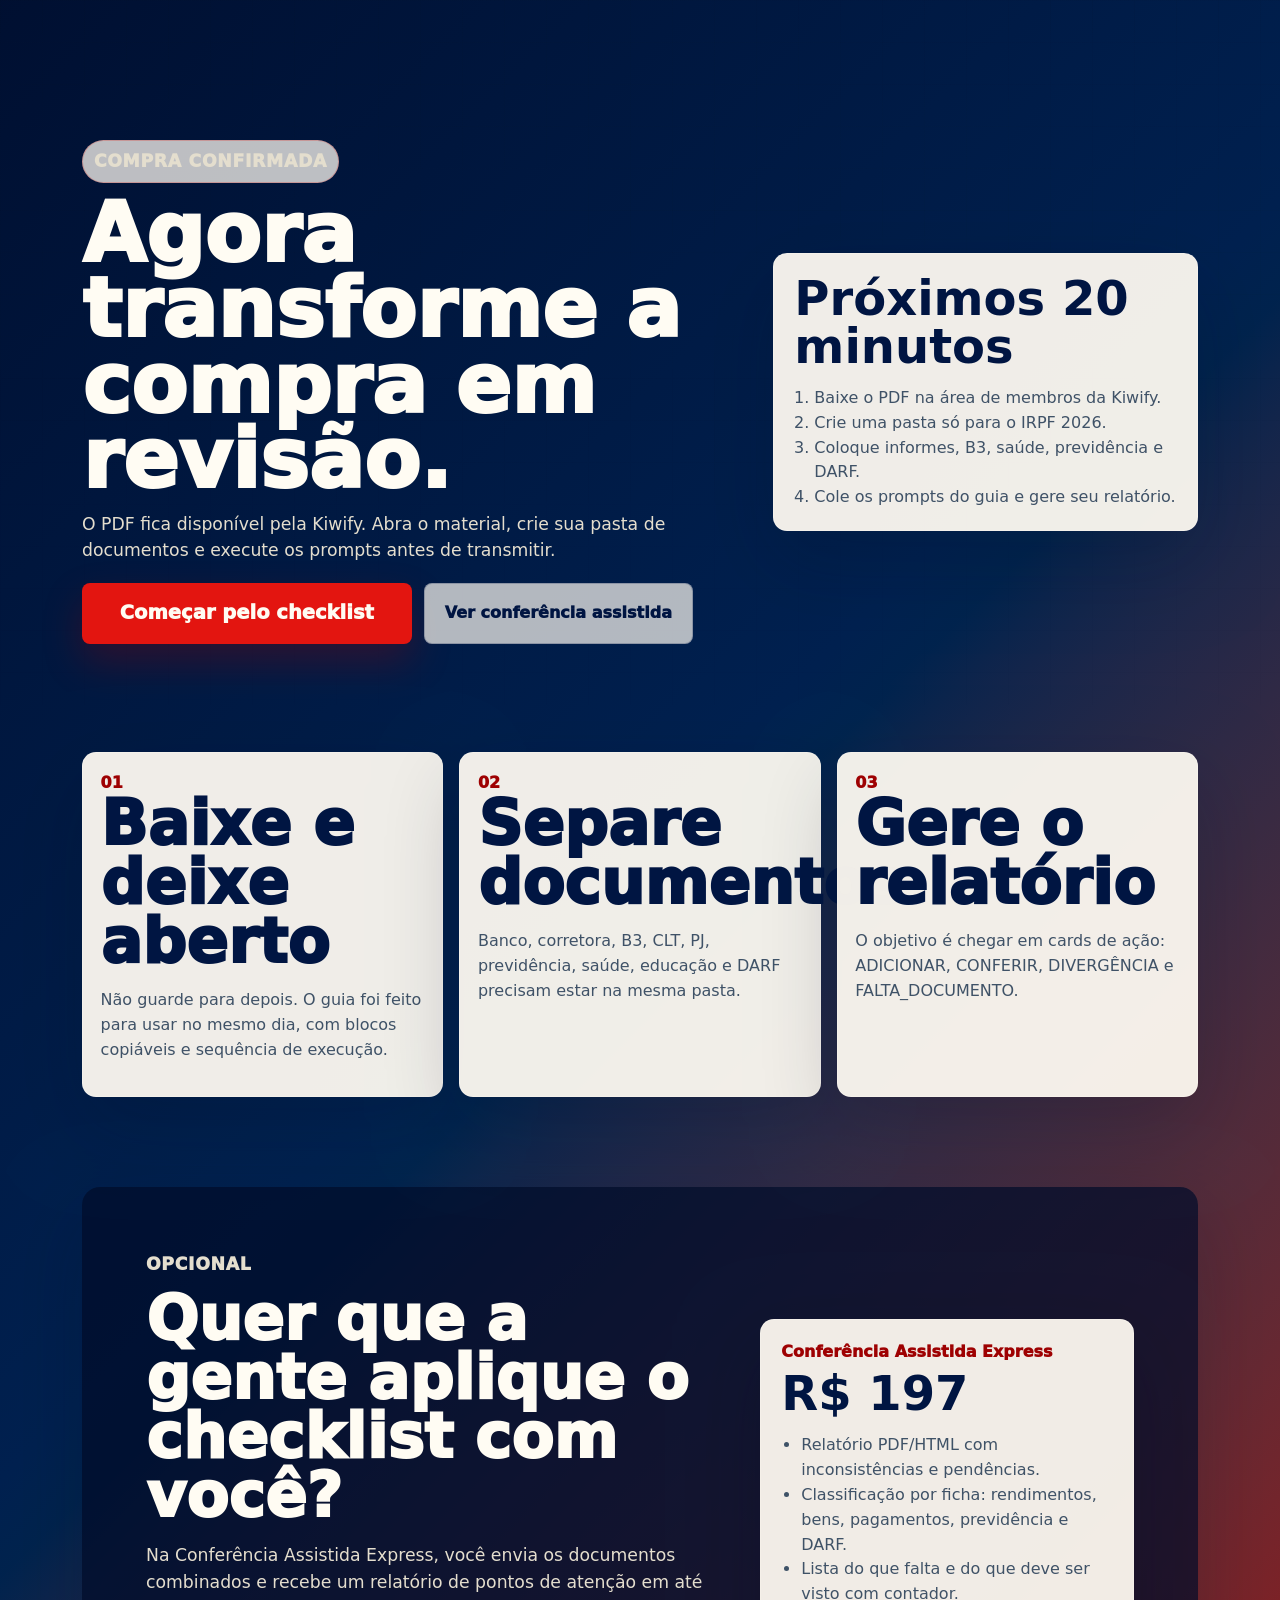
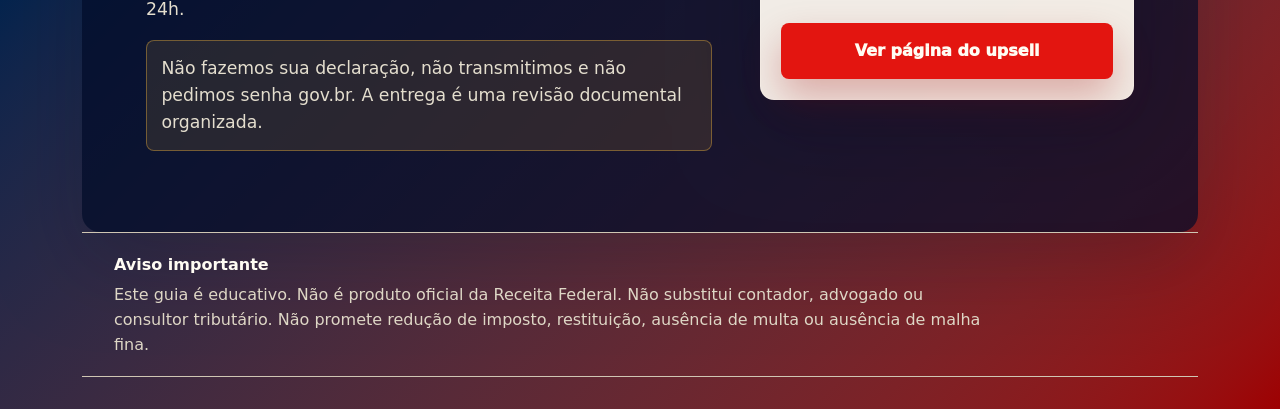
==== obrigado/index.html @ e89318a0 "add post purchase routes" ====
<!doctype html>
<html lang="pt-BR">
  <head>
    <meta charset="utf-8" />
    <meta name="viewport" content="width=device-width, initial-scale=1" />
    <title>Compra confirmada | IR de Última Hora com IA</title>
    <meta name="description" content="Página de obrigado do guia IR de Última Hora com IA, com próximos passos e oferta de conferência assistida." />
    <meta name="theme-color" content="#07172b" />
    <link rel="stylesheet" href="../styles.css" />
  </head>
  <body class="postbuy-page">
    <a class="skip-link" href="#conteudo">Pular para o conteúdo</a>

    <main id="conteudo" class="postbuy-shell">
      <section class="postbuy-hero" aria-labelledby="thanks-title">
        <div class="postbuy-copy">
          <p class="deadline-kicker">Compra confirmada</p>
          <h1 id="thanks-title">Agora transforme a compra em revisão.</h1>
          <p>
            O PDF fica disponível pela Kiwify. Abra o material, crie sua pasta de documentos e execute os prompts antes de transmitir.
          </p>
          <div class="postbuy-actions">
            <a class="button button-primary button-buy" href="#checklist">Começar pelo checklist</a>
            <a class="button button-secondary" href="#conferencia">Ver conferência assistida</a>
          </div>
        </div>

        <div class="postbuy-panel" aria-label="Resumo rápido">
          <strong>Próximos 20 minutos</strong>
          <ol>
            <li>Baixe o PDF na área de membros da Kiwify.</li>
            <li>Crie uma pasta só para o IRPF 2026.</li>
            <li>Coloque informes, B3, saúde, previdência e DARF.</li>
            <li>Cole os prompts do guia e gere seu relatório.</li>
          </ol>
        </div>
      </section>

      <section class="postbuy-grid" id="checklist" aria-label="Checklist pós-compra">
        <article class="postbuy-card">
          <span>01</span>
          <h2>Baixe e deixe aberto</h2>
          <p>Não guarde para depois. O guia foi feito para usar no mesmo dia, com blocos copiáveis e sequência de execução.</p>
        </article>
        <article class="postbuy-card">
          <span>02</span>
          <h2>Separe documentos</h2>
          <p>Banco, corretora, B3, CLT, PJ, previdência, saúde, educação e DARF precisam estar na mesma pasta.</p>
        </article>
        <article class="postbuy-card">
          <span>03</span>
          <h2>Gere o relatório</h2>
          <p>O objetivo é chegar em cards de ação: ADICIONAR, CONFERIR, DIVERGÊNCIA e FALTA_DOCUMENTO.</p>
        </article>
      </section>

      <section class="postbuy-upsell" id="conferencia" aria-labelledby="upsell-title">
        <div>
          <p class="eyebrow">Opcional</p>
          <h2 id="upsell-title">Quer que a gente aplique o checklist com você?</h2>
          <p>
            Na Conferência Assistida Express, você envia os documentos combinados e recebe um relatório de pontos de atenção em até 24h.
          </p>
          <p class="postbuy-warning">
            Não fazemos sua declaração, não transmitimos e não pedimos senha gov.br. A entrega é uma revisão documental organizada.
          </p>
        </div>
        <div class="upsell-price-card">
          <span>Conferência Assistida Express</span>
          <strong>R$ 197</strong>
          <ul>
            <li>Relatório PDF/HTML com inconsistências e pendências.</li>
            <li>Classificação por ficha: rendimentos, bens, pagamentos, previdência e DARF.</li>
            <li>Lista do que falta e do que deve ser visto com contador.</li>
          </ul>
          <a class="button button-primary button-wide" href="../upsell/">Ver página do upsell</a>
        </div>
      </section>

      <section class="legal-section" aria-label="Aviso legal">
        <strong>Aviso importante</strong>
        <p>
          Este guia é educativo. Não é produto oficial da Receita Federal. Não substitui contador, advogado ou consultor tributário. Não promete redução de imposto, restituição, ausência de multa ou ausência de malha fina.
        </p>
      </section>
    </main>
  </body>
</html>
---- styles.css ----
:root {
  color-scheme: light;
  --ink: oklch(16% 0.055 255);
  --muted: oklch(43% 0.042 252);
  --paper: oklch(96% 0.025 88);
  --paper-strong: oklch(99% 0.012 88);
  --navy: oklch(21% 0.095 255);
  --navy-2: oklch(29% 0.105 252);
  --red: oklch(58% 0.23 29);
  --red-dark: oklch(44% 0.18 29);
  --gold: oklch(78% 0.14 82);
  --green: oklch(58% 0.15 145);
  --blue-soft: oklch(91% 0.055 240);
  --line: oklch(83% 0.028 86);
  --shadow: 0 28px 80px oklch(16% 0.055 255 / 0.2);
  --max: 1180px;
  --radius: 8px;
}

* {
  box-sizing: border-box;
}

html {
  scroll-behavior: smooth;
}

body {
  margin: 0;
  min-width: 320px;
  background:
    linear-gradient(135deg, oklch(94% 0.032 88), oklch(99% 0.012 88) 32%, oklch(88% 0.08 82) 100%);
  color: var(--ink);
  font-family: Aptos, "Segoe UI", system-ui, -apple-system, sans-serif;
  font-size: 16px;
  line-height: 1.55;
  letter-spacing: 0;
}

body::before {
  content: "";
  position: fixed;
  inset: 0;
  z-index: -1;
  pointer-events: none;
  background-image:
    linear-gradient(oklch(20% 0.04 255 / 0.045) 1px, transparent 1px),
    linear-gradient(90deg, oklch(20% 0.04 255 / 0.045) 1px, transparent 1px);
  background-size: 42px 42px;
  mask-image: linear-gradient(to bottom, oklch(0% 0 0), transparent 82%);
}

a {
  color: inherit;
}

img {
  display: block;
  max-width: 100%;
  height: auto;
}

.skip-link {
  position: fixed;
  left: 1rem;
  top: 1rem;
  z-index: 50;
  transform: translateY(-150%);
  padding: 0.75rem 1rem;
  background: var(--navy);
  color: var(--paper-strong);
}

.skip-link:focus {
  transform: translateY(0);
}

.site-header {
  position: sticky;
  top: 0;
  z-index: 20;
  display: grid;
  grid-template-columns: 1fr auto auto;
  align-items: center;
  gap: 1.1rem;
  max-width: var(--max);
  margin: 0 auto;
  padding: 0.82rem clamp(0.9rem, 3vw, 1.5rem);
  border: 1px solid oklch(100% 0.01 88 / 0.58);
  border-top: 0;
  border-radius: 0 0 12px 12px;
  background: oklch(98% 0.015 88 / 0.86);
  box-shadow: 0 12px 45px oklch(16% 0.055 255 / 0.08);
  backdrop-filter: blur(18px);
}

.brand {
  display: inline-flex;
  align-items: center;
  gap: 0.65rem;
  width: fit-content;
  color: var(--navy);
  font-weight: 900;
  text-decoration: none;
}

.brand-mark {
  display: inline-grid;
  place-items: center;
  width: 2.55rem;
  aspect-ratio: 1;
  border-radius: 8px;
  background: var(--navy);
  color: var(--paper-strong);
}

.top-nav {
  display: flex;
  gap: 1.15rem;
  color: var(--muted);
  font-size: 0.94rem;
}

.top-nav a {
  text-decoration: none;
}

.nav-cta {
  display: inline-flex;
  min-height: 2.9rem;
  align-items: center;
  justify-content: center;
  padding: 0.72rem 1rem;
  border-radius: 999px;
  background: var(--red);
  color: var(--paper-strong);
  font-weight: 950;
  text-decoration: none;
  box-shadow: 0 14px 30px oklch(44% 0.18 29 / 0.22);
}

main {
  position: relative;
  z-index: 1;
}

.hero,
.conversion-strip,
.value-section,
.method-section,
.inside-section,
.urgency-section,
.fit-section,
.final-cta,
.legal-section,
.faq-section,
.site-footer {
  max-width: var(--max);
  margin: 0 auto;
  padding-inline: clamp(1rem, 3vw, 2rem);
}

.postbuy-page {
  min-height: 100vh;
  background:
    linear-gradient(135deg, oklch(18% 0.075 255), oklch(25% 0.1 252) 45%, oklch(44% 0.18 29));
  color: var(--paper-strong);
}

.postbuy-shell {
  max-width: var(--max);
  margin: 0 auto;
  padding: clamp(1rem, 3vw, 2rem);
}

.postbuy-hero,
.postbuy-upsell {
  display: grid;
  grid-template-columns: minmax(0, 1fr) minmax(320px, 0.66fr);
  gap: clamp(1.25rem, 4vw, 3rem);
  align-items: center;
}

.postbuy-hero {
  min-height: min(720px, 92vh);
  padding-block: clamp(2rem, 6vw, 5rem);
}

.postbuy-copy h1,
.postbuy-copy h2,
.postbuy-upsell h2 {
  color: var(--paper-strong);
}

.postbuy-copy h1 {
  max-width: 11ch;
  font-size: clamp(3rem, 6.4vw, 6.4rem);
}

.postbuy-copy p,
.postbuy-upsell p {
  max-width: 62ch;
  color: oklch(90% 0.022 88);
  font-size: 1.08rem;
}

.postbuy-actions {
  display: flex;
  flex-wrap: wrap;
  gap: 0.75rem;
  margin-top: 1.15rem;
}

.postbuy-panel,
.postbuy-card,
.upsell-price-card {
  border: 1px solid oklch(100% 0.01 88 / 0.22);
  border-radius: 14px;
  background: oklch(99% 0.012 88 / 0.94);
  color: var(--ink);
  box-shadow: var(--shadow);
}

.postbuy-panel,
.upsell-price-card {
  padding: 1.25rem;
}

.postbuy-panel strong,
.upsell-price-card strong {
  display: block;
  color: var(--navy);
  font-size: clamp(1.7rem, 4vw, 3rem);
  line-height: 1;
}

.postbuy-panel ol,
.upsell-price-card ul {
  margin: 1rem 0 0;
  padding-left: 1.25rem;
  color: var(--muted);
}

.postbuy-grid {
  display: grid;
  grid-template-columns: repeat(3, minmax(0, 1fr));
  gap: 1rem;
  padding-bottom: clamp(3rem, 7vw, 6rem);
}

.postbuy-card {
  padding: 1.1rem;
  transition:
    transform 220ms cubic-bezier(0.22, 1, 0.36, 1),
    box-shadow 220ms cubic-bezier(0.22, 1, 0.36, 1);
}

.postbuy-card:hover {
  transform: translateY(-8px);
  box-shadow: 0 28px 70px oklch(16% 0.055 255 / 0.24);
}

.postbuy-card span {
  color: var(--red-dark);
  font-weight: 950;
}

.postbuy-card p,
.upsell-price-card p {
  color: var(--muted);
}

.postbuy-upsell {
  padding: clamp(2rem, 6vw, 4rem);
  border-radius: 18px;
  background: oklch(16% 0.065 255 / 0.72);
  box-shadow: var(--shadow);
}

.postbuy-warning {
  padding: 0.9rem;
  border: 1px solid oklch(78% 0.14 82 / 0.42);
  border-radius: var(--radius);
  background: oklch(78% 0.14 82 / 0.12);
}

.postbuy-page .legal-section {
  color: oklch(88% 0.024 88);
}

.postbuy-page .legal-section strong {
  color: var(--paper-strong);
}

.upsell-price-card span {
  display: block;
  margin-bottom: 0.3rem;
  color: var(--red-dark);
  font-weight: 950;
}

.upsell-price-card .button {
  margin-top: 1rem;
}

.hero {
  padding-top: clamp(1rem, 2.4vw, 1.65rem);
  padding-bottom: clamp(1.75rem, 4vw, 3.2rem);
}

.hero-grid {
  display: grid;
  grid-template-columns: minmax(0, 0.88fr) minmax(320px, 0.78fr);
  gap: clamp(1.3rem, 4vw, 3.2rem);
  align-items: center;
}

.deadline-kicker,
.eyebrow {
  margin: 0 0 0.8rem;
  color: var(--red-dark);
  font-size: 0.88rem;
  font-weight: 950;
  letter-spacing: 0.04em;
  text-transform: uppercase;
}

.deadline-kicker {
  display: inline-flex;
  padding: 0.46rem 0.68rem;
  border: 1px solid oklch(58% 0.23 29 / 0.24);
  border-radius: 999px;
  background: oklch(99% 0.012 88 / 0.74);
}

h1,
h2,
h3,
p {
  margin-top: 0;
}

h1,
h2 {
  color: var(--navy);
  font-family: "Aptos Display", Aptos, "Segoe UI", system-ui, sans-serif;
  letter-spacing: 0;
}

h1 {
  max-width: 10.8ch;
  margin-bottom: 0.82rem;
  font-size: clamp(3rem, 5.8vw, 5.35rem);
  line-height: 0.92;
  font-weight: 950;
}

h2 {
  margin-bottom: 1rem;
  font-size: clamp(2.1rem, 4.8vw, 4.4rem);
  line-height: 0.96;
  font-weight: 950;
}

h3 {
  margin-bottom: 0.45rem;
  color: var(--navy);
  font-size: 1.2rem;
  line-height: 1.15;
}

.hero-lede {
  max-width: 58ch;
  margin-bottom: 0.9rem;
  color: oklch(32% 0.05 252);
  font-size: clamp(1rem, 1.45vw, 1.18rem);
  font-weight: 560;
}

.hero-timer {
  display: grid;
  grid-template-columns: repeat(4, minmax(0, 1fr));
  gap: 0.46rem;
  max-width: 560px;
  margin: 0.9rem 0 0.85rem;
}

.timer-unit {
  min-height: 4.25rem;
  padding: 0.55rem 0.5rem;
  border: 1px solid oklch(100% 0.01 88 / 0.32);
  border-radius: var(--radius);
  background: linear-gradient(180deg, var(--navy), var(--navy-2));
  color: var(--paper-strong);
  box-shadow: 0 16px 38px oklch(16% 0.055 255 / 0.16);
  text-align: center;
}

.timer-unit strong {
  display: block;
  font-size: clamp(1.4rem, 2.4vw, 2rem);
  line-height: 1;
}

.timer-unit span {
  color: oklch(88% 0.025 88);
  font-size: 0.82rem;
  font-weight: 850;
}

.timer-unit.urgent {
  background: linear-gradient(180deg, var(--red), var(--red-dark));
}

.hero-actions {
  display: flex;
  flex-wrap: wrap;
  gap: 0.8rem;
  margin: 0.92rem 0 0.75rem;
}

.button {
  display: inline-flex;
  align-items: center;
  justify-content: center;
  min-height: 3.35rem;
  padding: 0.92rem 1.25rem;
  border: 1px solid transparent;
  border-radius: 8px;
  font-weight: 950;
  text-align: center;
  text-decoration: none;
  transition:
    transform 180ms cubic-bezier(0.22, 1, 0.36, 1),
    box-shadow 180ms cubic-bezier(0.22, 1, 0.36, 1),
    background-color 180ms cubic-bezier(0.22, 1, 0.36, 1);
}

.button:hover,
.button:focus-visible {
  transform: translateY(-2px);
}

.button-primary {
  background: var(--red);
  color: var(--paper-strong);
  box-shadow: 0 18px 38px oklch(44% 0.18 29 / 0.28);
}

.button-primary:hover,
.button-primary:focus-visible {
  background: var(--red-dark);
}

.button-secondary {
  border-color: oklch(22% 0.095 255 / 0.22);
  background: oklch(99% 0.012 88 / 0.7);
  color: var(--navy);
}

.button-buy {
  min-height: 3.85rem;
  padding-inline: clamp(1.25rem, 4vw, 2.3rem);
  font-size: clamp(1.05rem, 1.75vw, 1.22rem);
}

.button-wide {
  width: 100%;
}

.checkout-note {
  display: flex;
  flex-wrap: wrap;
  gap: 0.45rem;
  color: var(--muted);
  font-size: 0.95rem;
  font-weight: 760;
}

.checkout-note span {
  padding: 0.34rem 0.55rem;
  border: 1px solid var(--line);
  border-radius: 999px;
  background: oklch(99% 0.012 88 / 0.68);
}

.hero-stage {
  position: relative;
  min-height: 430px;
}

.product-cover {
  position: absolute;
  inset: 7% 0 auto auto;
  width: min(78%, 430px);
  border-radius: 22px;
  box-shadow: var(--shadow);
  transform: rotate(1.5deg);
  animation: cover-rise 800ms cubic-bezier(0.22, 1, 0.36, 1) both;
}

.floating-card {
  position: absolute;
  width: min(68%, 280px);
  padding: 0.78rem;
  border: 1px solid oklch(100% 0.01 88 / 0.62);
  border-radius: var(--radius);
  background: oklch(99% 0.012 88 / 0.92);
  box-shadow: 0 18px 45px oklch(16% 0.055 255 / 0.18);
  backdrop-filter: blur(14px);
  animation: float-card 5.2s cubic-bezier(0.45, 0, 0.55, 1) infinite;
}

.floating-card span {
  display: inline-flex;
  margin-bottom: 0.35rem;
  padding: 0.2rem 0.42rem;
  border-radius: 999px;
  background: var(--blue-soft);
  color: var(--navy);
  font-size: 0.72rem;
  font-weight: 950;
}

.floating-card strong,
.floating-card small {
  display: block;
}

.floating-card strong {
  color: var(--navy);
  line-height: 1.15;
}

.floating-card small {
  color: var(--muted);
}

.card-a {
  left: 0;
  top: 4%;
}

.card-b {
  right: 0;
  top: 52%;
  animation-delay: -1.4s;
}

.card-c {
  left: 4%;
  bottom: 2%;
  animation-delay: -2.7s;
}

.conversion-strip {
  display: grid;
  grid-template-columns: repeat(3, minmax(0, 1fr));
  gap: 0.75rem;
  margin-top: 0;
  padding-bottom: clamp(2.2rem, 5vw, 3.8rem);
}

.conversion-strip div {
  min-height: 6.6rem;
  padding: 1rem;
  border: 1px solid oklch(100% 0.01 88 / 0.58);
  border-radius: var(--radius);
  background: var(--navy);
  color: var(--paper-strong);
  box-shadow: 0 16px 45px oklch(16% 0.055 255 / 0.12);
}

.conversion-strip strong,
.conversion-strip span {
  display: block;
}

.conversion-strip strong {
  margin-bottom: 0.18rem;
  font-size: clamp(1.35rem, 3vw, 2.1rem);
  line-height: 1;
}

.conversion-strip span {
  color: oklch(88% 0.025 88);
}

.value-section,
.method-section,
.inside-section,
.urgency-section,
.fit-section,
.faq-section {
  padding-top: clamp(3.2rem, 7vw, 6.2rem);
  padding-bottom: clamp(3.2rem, 7vw, 6.2rem);
}

.section-head {
  max-width: 900px;
  margin-bottom: clamp(1.5rem, 4vw, 2.4rem);
}

.section-head p:not(.eyebrow) {
  max-width: 72ch;
  color: var(--muted);
  font-size: 1.08rem;
}

.section-head.compact {
  max-width: 720px;
}

.value-cards {
  display: grid;
  grid-template-columns: repeat(3, minmax(0, 1fr));
  gap: 1rem;
}

.value-card {
  min-height: 230px;
  padding: 1.25rem;
  border: 1px solid var(--line);
  border-radius: var(--radius);
  background: oklch(99% 0.012 88 / 0.78);
  box-shadow: 0 16px 40px oklch(16% 0.055 255 / 0.08);
  transform: translateY(0);
  transition:
    transform 220ms cubic-bezier(0.22, 1, 0.36, 1),
    box-shadow 220ms cubic-bezier(0.22, 1, 0.36, 1);
}

.value-card:hover {
  transform: translateY(-8px);
  box-shadow: 0 26px 60px oklch(16% 0.055 255 / 0.14);
}

.value-card.featured {
  background: linear-gradient(180deg, var(--red), var(--red-dark));
  color: var(--paper-strong);
}

.value-card.featured h3 {
  color: var(--paper-strong);
}

.value-card.featured p,
.value-card.featured span {
  color: oklch(92% 0.022 88);
}

.value-card span {
  display: inline-flex;
  margin-bottom: 2.4rem;
  color: var(--red-dark);
  font-size: 0.95rem;
  font-weight: 950;
}

.value-card p {
  margin-bottom: 0;
  color: var(--muted);
}

.method-section {
  display: grid;
  grid-template-columns: minmax(0, 0.75fr) minmax(320px, 1fr);
  gap: clamp(1.6rem, 5vw, 4rem);
  align-items: start;
}

.method-copy {
  position: sticky;
  top: 5.8rem;
}

.method-copy p:not(.eyebrow) {
  color: var(--muted);
  font-size: 1.08rem;
}

.report-preview {
  padding: 0.75rem;
  border-radius: 14px;
  background: linear-gradient(180deg, var(--navy), oklch(18% 0.07 255));
  box-shadow: var(--shadow);
}

.report-toolbar {
  display: flex;
  align-items: center;
  gap: 0.42rem;
  padding: 0.45rem 0.5rem 0.75rem;
  color: oklch(87% 0.025 88);
}

.report-toolbar span {
  width: 0.72rem;
  aspect-ratio: 1;
  border-radius: 999px;
  background: var(--red);
}

.report-toolbar span:nth-child(2) {
  background: var(--gold);
}

.report-toolbar span:nth-child(3) {
  background: var(--green);
}

.report-toolbar strong {
  margin-left: 0.4rem;
  font-size: 0.88rem;
}

.report-card {
  position: relative;
  padding: 1rem;
  border: 1px solid oklch(100% 0.01 88 / 0.18);
  border-radius: var(--radius);
  background: var(--paper-strong);
  animation: card-enter both;
  animation-timeline: view();
  animation-range: entry 0% cover 36%;
}

.report-card + .report-card {
  margin-top: 0.7rem;
}

.report-card::after {
  content: "";
  position: absolute;
  inset: 0.45rem;
  pointer-events: none;
  border-radius: 6px;
  border: 1px solid oklch(58% 0.15 145 / 0);
  transition: border-color 180ms cubic-bezier(0.22, 1, 0.36, 1);
}

.report-card:hover::after {
  border-color: oklch(58% 0.15 145 / 0.36);
}

.report-card span {
  display: inline-flex;
  margin-bottom: 0.55rem;
  padding: 0.22rem 0.45rem;
  border-radius: 999px;
  font-size: 0.74rem;
  font-weight: 950;
}

.report-card.add span {
  background: oklch(89% 0.09 145);
  color: oklch(31% 0.1 145);
}

.report-card.check span {
  background: oklch(91% 0.08 84);
  color: oklch(37% 0.09 72);
}

.report-card.danger span,
.report-card.missing span {
  background: oklch(90% 0.075 29);
  color: var(--red-dark);
}

.report-card p {
  margin-bottom: 0;
  color: var(--muted);
}

.inside-section {
  display: grid;
  grid-template-columns: minmax(280px, 0.48fr) minmax(0, 1fr);
  gap: clamp(1.5rem, 5vw, 3rem);
  align-items: center;
}

.included-list,
.fit-list,
.not-for ul {
  margin: 1rem 0 0;
  padding: 0;
  list-style: none;
}

.included-list li,
.fit-list li,
.not-for li {
  padding: 0.78rem 0;
  border-bottom: 1px solid var(--line);
  color: var(--muted);
}

.included-list li::before,
.fit-list li::before {
  content: "✓";
  margin-right: 0.55rem;
  color: var(--green);
  font-weight: 950;
}

.page-strip {
  display: grid;
  grid-template-columns: repeat(3, minmax(0, 1fr));
  gap: clamp(0.7rem, 2vw, 1rem);
  align-items: end;
}

.page-strip img {
  border: 1px solid var(--line);
  border-radius: 8px;
  background: var(--paper-strong);
  box-shadow: 0 20px 50px oklch(16% 0.055 255 / 0.15);
}

.page-strip img:nth-child(2) {
  transform: translateY(-1rem);
}

.urgency-section,
.fit-section {
  display: grid;
  grid-template-columns: minmax(0, 1fr) minmax(280px, 0.58fr);
  gap: clamp(1.4rem, 5vw, 3rem);
  align-items: center;
}

.urgency-section p {
  max-width: 68ch;
  color: var(--muted);
}

.urgency-card,
.not-for {
  padding: 1.2rem;
  border-radius: 12px;
  background: var(--navy);
  color: var(--paper-strong);
  box-shadow: var(--shadow);
}

.urgency-card span,
.urgency-card strong {
  display: block;
}

.urgency-card span {
  color: var(--gold);
  font-weight: 950;
}

.urgency-card strong {
  margin: 0.25rem 0 1rem;
  font-size: clamp(1.5rem, 4vw, 2.6rem);
  line-height: 1;
}

.not-for .eyebrow {
  color: var(--gold);
}

.not-for li {
  border-color: oklch(100% 0.01 88 / 0.16);
  color: oklch(90% 0.02 88);
}

.not-for li::before {
  content: "×";
  margin-right: 0.55rem;
  color: var(--gold);
  font-weight: 950;
}

.final-cta {
  margin-top: clamp(2rem, 6vw, 4rem);
  margin-bottom: 1.2rem;
  padding-top: clamp(2.2rem, 6vw, 4.8rem);
  padding-bottom: clamp(2.2rem, 6vw, 4.8rem);
  border-radius: 18px;
  background:
    linear-gradient(135deg, var(--navy), var(--navy-2) 58%, var(--red-dark));
  color: var(--paper-strong);
  text-align: center;
  box-shadow: var(--shadow);
}

.final-cta .eyebrow {
  color: var(--gold);
}

.final-cta h2 {
  color: var(--paper-strong);
}

.final-cta p {
  max-width: 62ch;
  margin-inline: auto;
  color: oklch(90% 0.02 88);
  font-size: 1.08rem;
}

.final-cta small {
  display: block;
  margin-top: 0.9rem;
  color: oklch(83% 0.02 88);
}

.legal-section {
  padding-top: 1.2rem;
  padding-bottom: 1.2rem;
  border-top: 1px solid var(--line);
  border-bottom: 1px solid var(--line);
  color: var(--muted);
}

.legal-section strong {
  display: block;
  margin-bottom: 0.35rem;
  color: var(--navy);
}

.legal-section p {
  max-width: 86ch;
  margin-bottom: 0;
}

.faq-list {
  display: grid;
  gap: 0.75rem;
}

details {
  border: 1px solid var(--line);
  border-radius: var(--radius);
  background: oklch(99% 0.012 88 / 0.76);
}

summary {
  cursor: pointer;
  padding: 1rem;
  color: var(--navy);
  font-weight: 950;
}

details p {
  margin: 0;
  padding: 0 1rem 1rem;
  color: var(--muted);
}

.sticky-buy {
  position: fixed;
  left: 50%;
  bottom: 1rem;
  z-index: 30;
  display: grid;
  grid-template-columns: minmax(0, 1fr) auto;
  align-items: center;
  gap: 1rem;
  width: min(calc(100% - 2rem), 760px);
  padding: 0.75rem;
  border: 1px solid oklch(100% 0.01 88 / 0.34);
  border-radius: 14px;
  background: oklch(18% 0.075 255 / 0.94);
  color: var(--paper-strong);
  box-shadow: var(--shadow);
  opacity: 0;
  pointer-events: none;
  transform: translate(-50%, 18px);
  transition:
    opacity 180ms cubic-bezier(0.22, 1, 0.36, 1),
    transform 180ms cubic-bezier(0.22, 1, 0.36, 1);
  backdrop-filter: blur(16px);
}

.sticky-buy.is-visible {
  opacity: 1;
  pointer-events: auto;
  transform: translate(-50%, 0);
}

.sticky-buy strong,
.sticky-buy span {
  display: block;
}

.sticky-buy span {
  color: oklch(86% 0.03 88);
  font-size: 0.92rem;
}

.sticky-buy .button {
  min-width: 10.8rem;
}

.site-footer {
  display: flex;
  justify-content: space-between;
  gap: 1rem;
  padding-top: 2rem;
  padding-bottom: 7rem;
  color: var(--muted);
  font-size: 0.92rem;
}

:focus-visible {
  outline: 3px solid var(--gold);
  outline-offset: 3px;
}

@keyframes cover-rise {
  from {
    opacity: 0;
    transform: translateY(18px) rotate(1.5deg) scale(0.96);
  }
  to {
    opacity: 1;
    transform: translateY(0) rotate(1.5deg) scale(1);
  }
}

@keyframes float-card {
  0%,
  100% {
    transform: translate3d(0, 0, 0) rotate(-1deg);
  }
  50% {
    transform: translate3d(0, -12px, 0) rotate(1deg);
  }
}

@keyframes card-enter {
  from {
    opacity: 0;
    transform: translateY(22px) scale(0.97);
  }
  to {
    opacity: 1;
    transform: translateY(0) scale(1);
  }
}

@media (max-width: 900px) {
  .site-header {
    grid-template-columns: 1fr auto;
  }

  .top-nav {
    display: none;
  }

  .hero-grid,
  .method-section,
  .inside-section,
  .urgency-section,
  .fit-section {
    grid-template-columns: 1fr;
  }

  .method-copy {
    position: static;
  }

  .hero-stage {
    min-height: 390px;
  }

  .product-cover {
    left: 50%;
    right: auto;
    transform: translateX(-50%) rotate(1.5deg);
    animation: none;
  }

  .conversion-strip,
  .value-cards {
    grid-template-columns: 1fr;
  }
}

@media (max-width: 620px) {
  body {
    font-size: 15px;
  }

  .site-header {
    margin-inline: 0.55rem;
    padding: 0.7rem;
  }

  .brand span:last-child {
    max-width: 8.5rem;
    line-height: 1.08;
  }

  .nav-cta {
    min-height: 2.7rem;
    padding-inline: 0.78rem;
  }

  h1 {
    max-width: 10ch;
    font-size: clamp(2.55rem, 12.5vw, 3.55rem);
  }

  .hero-timer {
    grid-template-columns: repeat(2, minmax(0, 1fr));
  }

  .hero-actions,
  .hero-actions .button {
    width: 100%;
  }

  .hero-stage {
    min-height: 350px;
  }

  .product-cover {
    width: min(82%, 300px);
    top: 10%;
  }

  .floating-card {
    width: min(80%, 230px);
    padding: 0.68rem;
  }

  .card-b {
    top: 58%;
  }

  .card-c {
    bottom: 0;
  }

  .page-strip {
    display: flex;
    overflow-x: auto;
    gap: 0.8rem;
    padding-bottom: 0.75rem;
    scroll-snap-type: x mandatory;
  }

  .page-strip img {
    flex: 0 0 72%;
    scroll-snap-align: start;
  }

  .page-strip img:nth-child(2) {
    transform: none;
  }

  .sticky-buy {
    grid-template-columns: 1fr;
    gap: 0.65rem;
    text-align: center;
  }

  .sticky-buy .button {
    width: 100%;
  }

  .site-footer {
    flex-direction: column;
  }

  .postbuy-hero,
  .postbuy-upsell,
  .postbuy-grid {
    grid-template-columns: 1fr;
  }

  .postbuy-copy h1 {
    font-size: clamp(2.7rem, 13vw, 4rem);
  }

  .postbuy-actions,
  .postbuy-actions .button {
    width: 100%;
  }
}

@media (prefers-reduced-motion: reduce) {
  *,
  *::before,
  *::after {
    scroll-behavior: auto !important;
    transition-duration: 0.01ms !important;
    animation-duration: 0.01ms !important;
    animation-iteration-count: 1 !important;
  }
}
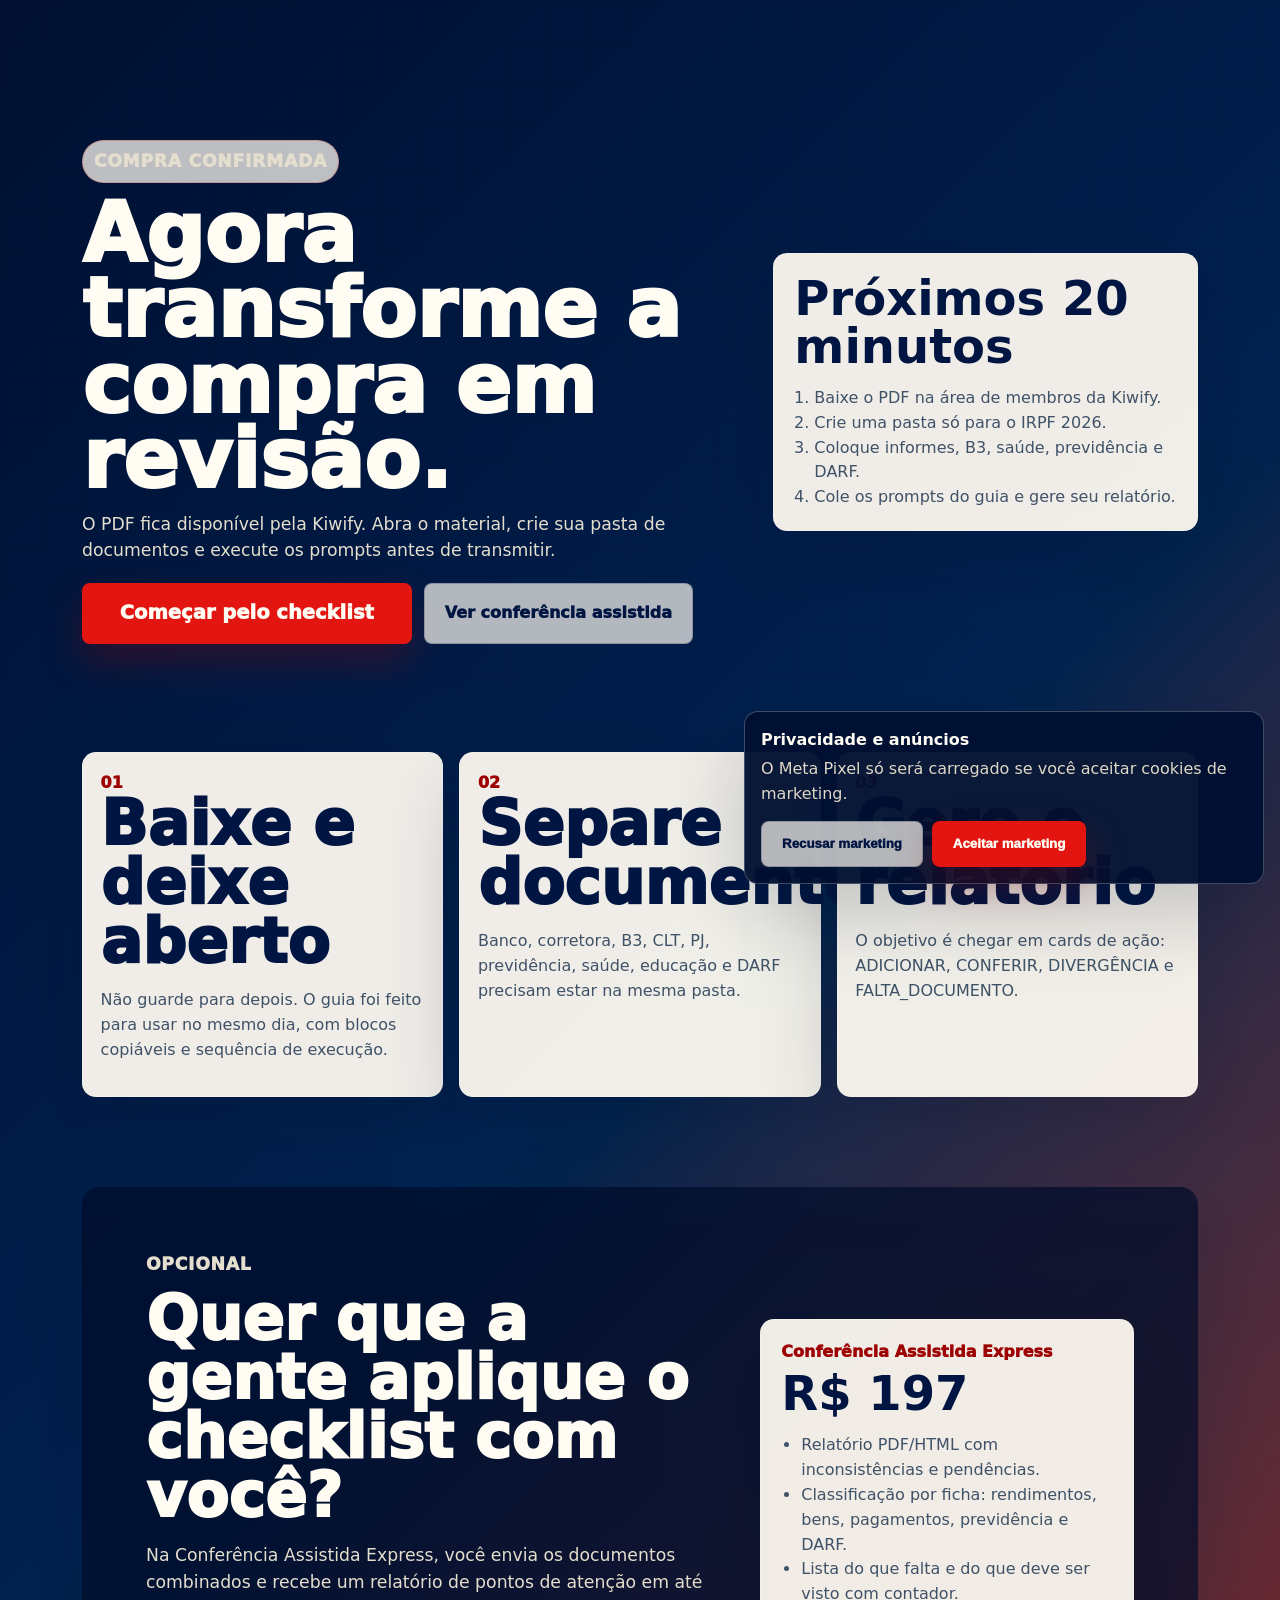
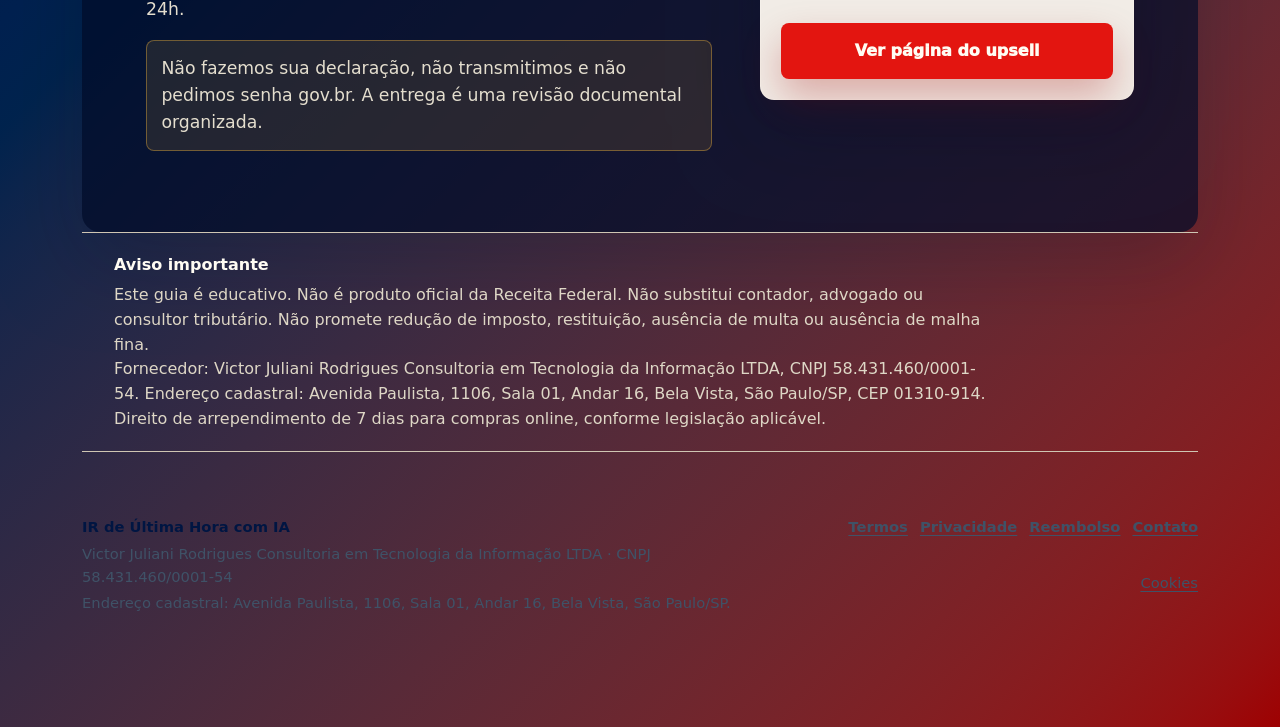
==== commit 16c4e2c9: "add Brazilian compliance pages" ====
--- a/obrigado/index.html
+++ b/obrigado/index.html
@@ -6,6 +6,7 @@
     <title>Compra confirmada | IR de Última Hora com IA</title>
     <meta name="description" content="Página de obrigado do guia IR de Última Hora com IA, com próximos passos e oferta de conferência assistida." />
     <meta name="theme-color" content="#07172b" />
+    <link rel="icon" href="/assets/favicon.svg" type="image/svg+xml" />
     <link rel="stylesheet" href="../styles.css" />
   </head>
   <body class="postbuy-page">
@@ -82,7 +83,38 @@
         <p>
           Este guia é educativo. Não é produto oficial da Receita Federal. Não substitui contador, advogado ou consultor tributário. Não promete redução de imposto, restituição, ausência de multa ou ausência de malha fina.
         </p>
+        <p>
+          Fornecedor: Victor Juliani Rodrigues Consultoria em Tecnologia da Informação LTDA, CNPJ 58.431.460/0001-54. Endereço cadastral: Avenida Paulista, 1106, Sala 01, Andar 16, Bela Vista, São Paulo/SP, CEP 01310-914. Direito de arrependimento de 7 dias para compras online, conforme legislação aplicável.
+        </p>
       </section>
     </main>
+
+    <footer class="site-footer postbuy-footer">
+      <div>
+        <strong>IR de Última Hora com IA</strong>
+        <span>Victor Juliani Rodrigues Consultoria em Tecnologia da Informação LTDA · CNPJ 58.431.460/0001-54</span>
+        <span>Endereço cadastral: Avenida Paulista, 1106, Sala 01, Andar 16, Bela Vista, São Paulo/SP.</span>
+      </div>
+      <nav aria-label="Links legais">
+        <a href="../termos/">Termos</a>
+        <a href="../privacidade/">Privacidade</a>
+        <a href="../reembolso/">Reembolso</a>
+        <a href="../contato/">Contato</a>
+        <button type="button" data-cookie-reset>Cookies</button>
+      </nav>
+    </footer>
+
+    <section class="cookie-banner" data-cookie-banner aria-label="Preferências de privacidade">
+      <div>
+        <strong>Privacidade e anúncios</strong>
+        <p>O Meta Pixel só será carregado se você aceitar cookies de marketing.</p>
+      </div>
+      <div class="cookie-actions">
+        <button class="button button-secondary" type="button" data-cookie-reject>Recusar marketing</button>
+        <button class="button button-primary" type="button" data-cookie-accept>Aceitar marketing</button>
+      </div>
+    </section>
+
+    <script src="../script.js" defer></script>
   </body>
 </html>
--- a/styles.css
+++ b/styles.css
@@ -1008,6 +1008,116 @@
   font-size: 0.92rem;
 }
 
+.site-footer div,
+.site-footer nav,
+.site-footer span {
+  display: flex;
+}
+
+.site-footer div {
+  flex-direction: column;
+  gap: 0.25rem;
+}
+
+.site-footer strong {
+  color: var(--navy);
+}
+
+.site-footer nav {
+  flex-wrap: wrap;
+  align-items: flex-start;
+  justify-content: flex-end;
+  gap: 0.75rem;
+}
+
+.site-footer a,
+.site-footer button {
+  color: inherit;
+  font-weight: 850;
+  text-decoration-thickness: 0.08em;
+  text-underline-offset: 0.18em;
+}
+
+.site-footer button {
+  padding: 0;
+  border: 0;
+  background: transparent;
+  cursor: pointer;
+  font: inherit;
+  text-decoration-line: underline;
+}
+
+.cookie-banner {
+  position: fixed;
+  right: 1rem;
+  bottom: 1rem;
+  z-index: 60;
+  display: grid;
+  grid-template-columns: minmax(0, 1fr);
+  gap: 0.85rem;
+  width: min(calc(100% - 2rem), 520px);
+  padding: 1rem;
+  border: 1px solid oklch(100% 0.01 88 / 0.24);
+  border-radius: 14px;
+  background: oklch(18% 0.075 255 / 0.96);
+  color: var(--paper-strong);
+  box-shadow: var(--shadow);
+}
+
+.cookie-banner[hidden] {
+  display: none;
+}
+
+.cookie-banner p {
+  margin: 0.28rem 0 0;
+  color: oklch(88% 0.024 88);
+}
+
+.cookie-actions {
+  display: flex;
+  flex-wrap: wrap;
+  gap: 0.55rem;
+}
+
+.cookie-actions .button {
+  min-height: 2.8rem;
+}
+
+.legal-page {
+  background: var(--paper);
+  color: var(--ink);
+}
+
+.legal-document {
+  max-width: 880px;
+  margin: 0 auto;
+  padding: clamp(1.2rem, 4vw, 3rem);
+}
+
+.legal-brand {
+  margin-bottom: clamp(2rem, 5vw, 4rem);
+}
+
+.legal-document h1 {
+  max-width: 12ch;
+  font-size: clamp(3rem, 7vw, 5.8rem);
+}
+
+.legal-document h2 {
+  margin-top: 2rem;
+  font-size: clamp(1.5rem, 3vw, 2.2rem);
+}
+
+.legal-document p,
+.legal-document li {
+  color: var(--muted);
+}
+
+.legal-document a {
+  color: var(--red-dark);
+  font-weight: 850;
+}
+
 :focus-visible {
   outline: 3px solid var(--gold);
   outline-offset: 3px;
@@ -1168,6 +1278,17 @@
 
   .site-footer {
     flex-direction: column;
+  }
+
+  .site-footer nav {
+    justify-content: flex-start;
+  }
+
+  .cookie-banner {
+    left: 1rem;
+    right: 1rem;
+    bottom: 1rem;
+    width: auto;
   }
 
   .postbuy-hero,
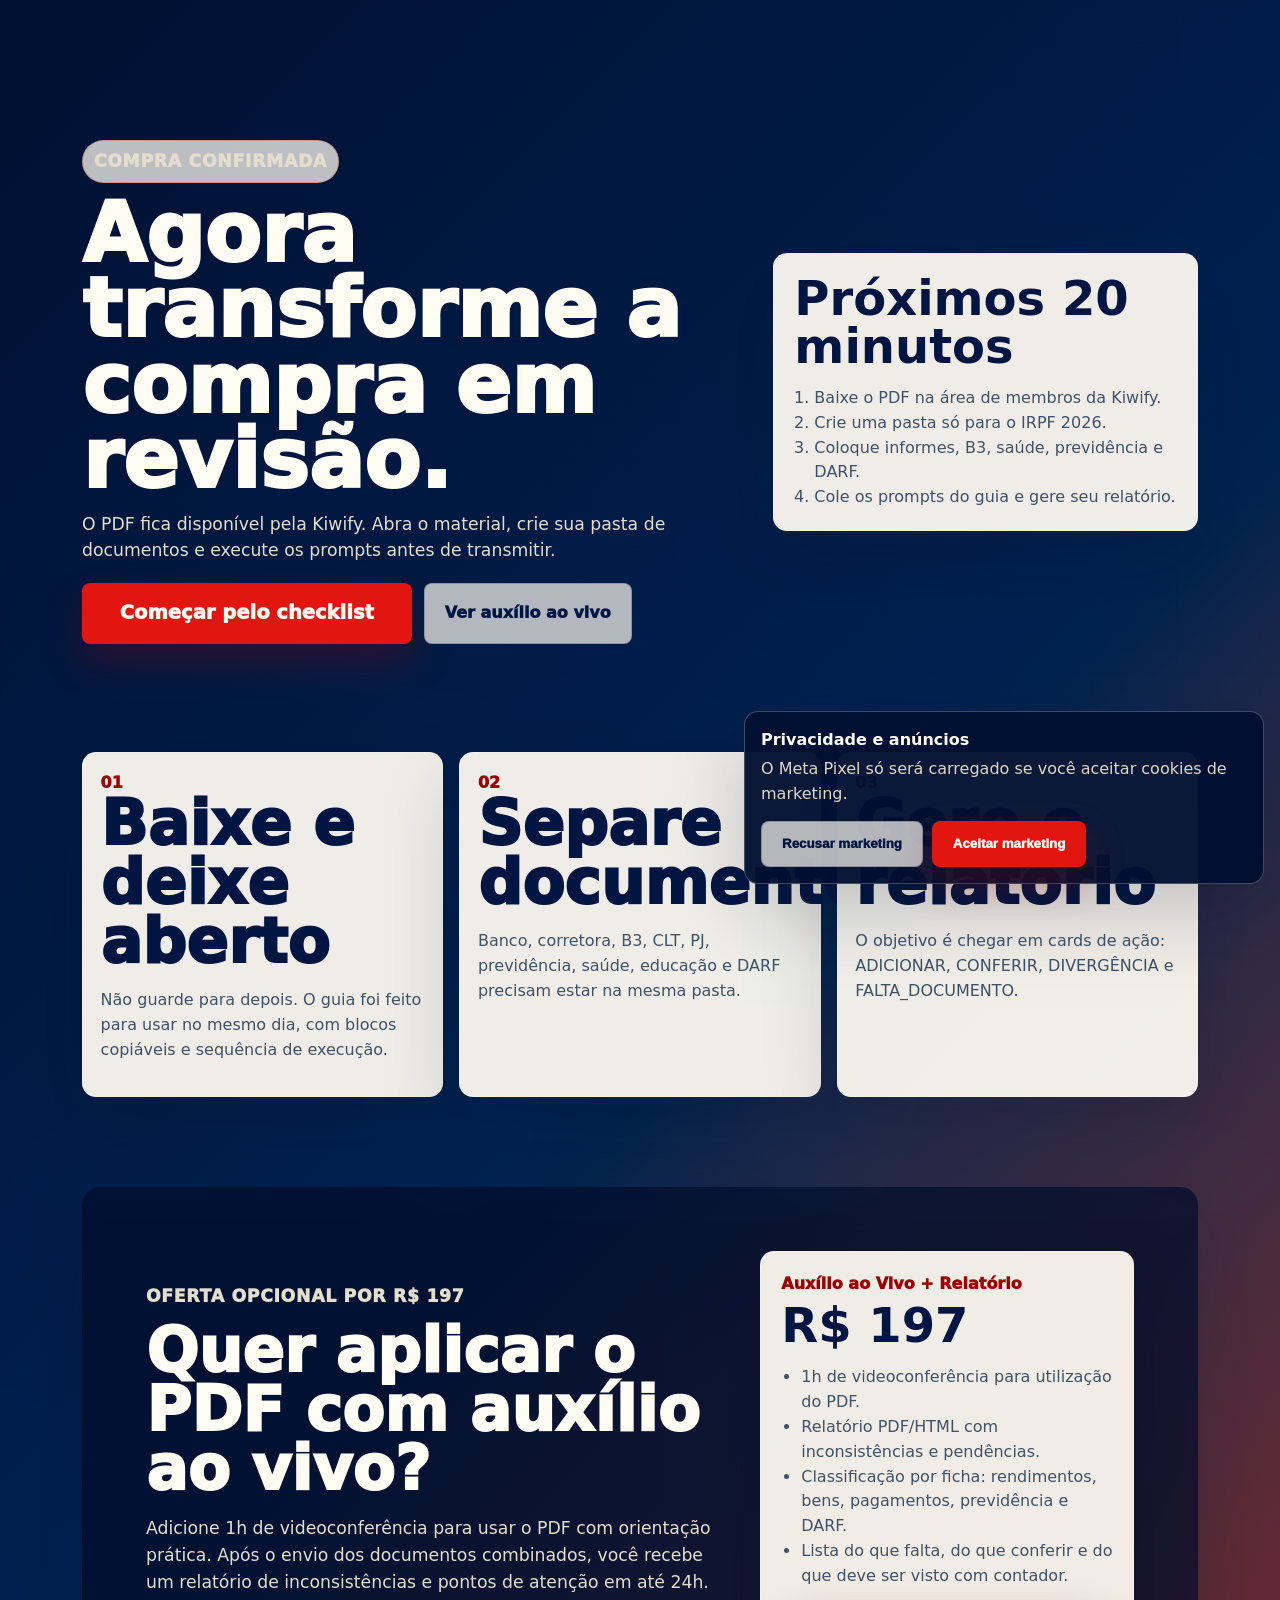
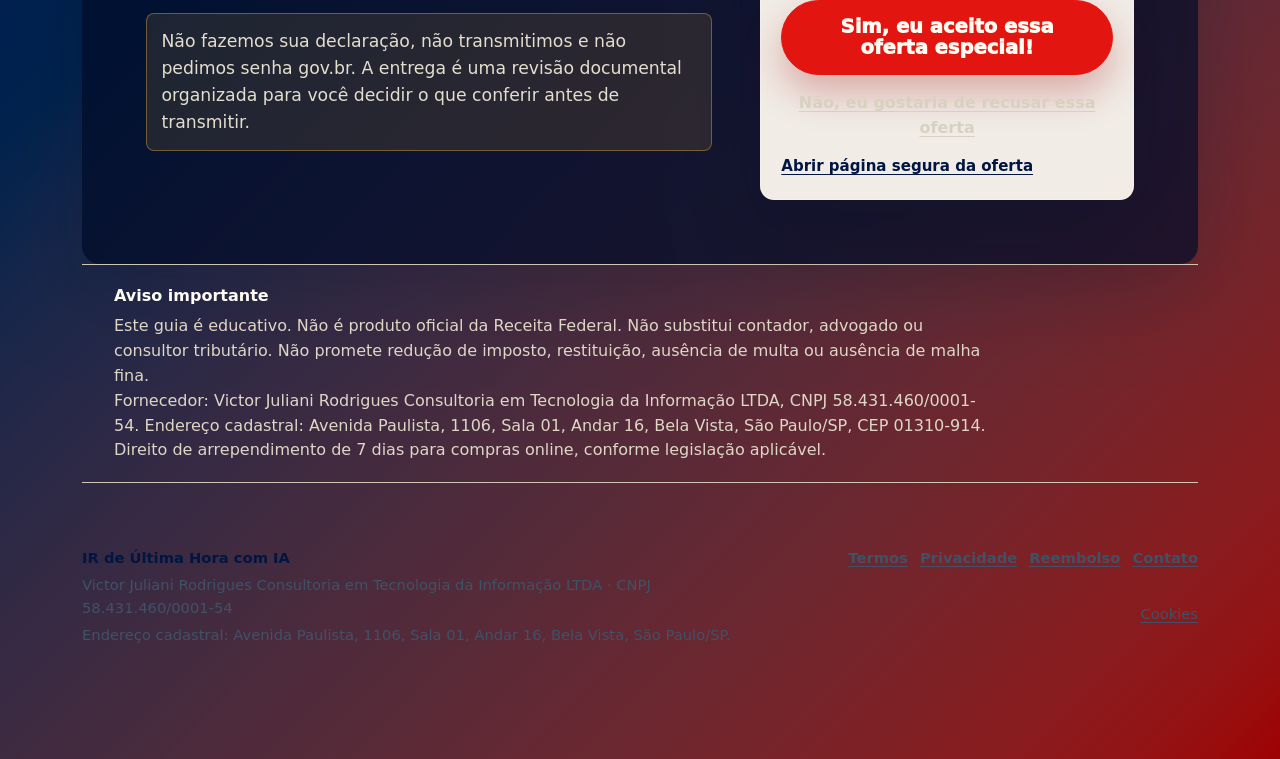
==== commit 3e1d91e0: "sell live assistance on thank you page" ====
--- a/obrigado/index.html
+++ b/obrigado/index.html
@@ -4,7 +4,7 @@
     <meta charset="utf-8" />
     <meta name="viewport" content="width=device-width, initial-scale=1" />
     <title>Compra confirmada | IR de Última Hora com IA</title>
-    <meta name="description" content="Página de obrigado do guia IR de Última Hora com IA, com próximos passos e oferta de conferência assistida." />
+    <meta name="description" content="Página de obrigado do guia IR de Última Hora com IA, com próximos passos e oferta opcional de auxílio ao vivo." />
     <meta name="theme-color" content="#07172b" />
     <link rel="icon" href="/assets/favicon.svg" type="image/svg+xml" />
     <link rel="stylesheet" href="../styles.css" />
@@ -22,7 +22,7 @@
           </p>
           <div class="postbuy-actions">
             <a class="button button-primary button-buy" href="#checklist">Começar pelo checklist</a>
-            <a class="button button-secondary" href="#conferencia">Ver conferência assistida</a>
+            <a class="button button-secondary" href="#auxilio">Ver auxílio ao vivo</a>
           </div>
         </div>
 
@@ -55,26 +55,34 @@
         </article>
       </section>
 
-      <section class="postbuy-upsell" id="conferencia" aria-labelledby="upsell-title">
+      <section class="postbuy-upsell" id="auxilio" aria-labelledby="auxilio-title">
         <div>
-          <p class="eyebrow">Opcional</p>
-          <h2 id="upsell-title">Quer que a gente aplique o checklist com você?</h2>
+          <p class="eyebrow">Oferta opcional por R$ 197</p>
+          <h2 id="auxilio-title">Quer aplicar o PDF com auxílio ao vivo?</h2>
           <p>
-            Na Conferência Assistida Express, você envia os documentos combinados e recebe um relatório de pontos de atenção em até 24h.
+            Adicione 1h de videoconferência para usar o PDF com orientação prática. Após o envio dos documentos combinados, você recebe um relatório de inconsistências e pontos de atenção em até 24h.
           </p>
           <p class="postbuy-warning">
-            Não fazemos sua declaração, não transmitimos e não pedimos senha gov.br. A entrega é uma revisão documental organizada.
+            Não fazemos sua declaração, não transmitimos e não pedimos senha gov.br. A entrega é uma revisão documental organizada para você decidir o que conferir antes de transmitir.
           </p>
         </div>
         <div class="upsell-price-card">
-          <span>Conferência Assistida Express</span>
+          <span>Auxílio ao Vivo + Relatório</span>
           <strong>R$ 197</strong>
           <ul>
+            <li>1h de videoconferência para utilização do PDF.</li>
             <li>Relatório PDF/HTML com inconsistências e pendências.</li>
             <li>Classificação por ficha: rendimentos, bens, pagamentos, previdência e DARF.</li>
-            <li>Lista do que falta e do que deve ser visto com contador.</li>
+            <li>Lista do que falta, do que conferir e do que deve ser visto com contador.</li>
           </ul>
-          <a class="button button-primary button-wide" href="../upsell/">Ver página do upsell</a>
+          <div class="kiwify-offer-action">
+            <div style="text-align:center" id="kiwify-upsell-y8mPNe7" data-upsell-url="" data-downsell-url="">
+              <button id="kiwify-upsell-trigger-y8mPNe7" style="background-color:#E84B3C;padding:12px 16px;cursor:pointer;color:#FFFFFF;font-weight:600;border-radius:4px;border:1px solid #E84B3C;font-size:20px;">Sim, eu aceito essa oferta especial!</button>
+              <div id="kiwify-upsell-cancel-trigger-y8mPNe7" style="margin-top:1rem;cursor:pointer;font-size:16px;text-decoration:underline;font-family:sans-serif;">Não, eu gostaria de recusar essa oferta</div>
+            </div>
+            <script src="https://snippets.kiwify.com/upsell/upsell.min.js"></script>
+          </div>
+          <a class="kiwify-fallback" href="https://kiwify.app/eeAVLQx" rel="noopener">Abrir página segura da oferta</a>
         </div>
       </section>
 
--- a/styles.css
+++ b/styles.css
@@ -471,17 +471,31 @@
 .checkout-note {
   display: flex;
   flex-wrap: wrap;
-  gap: 0.45rem;
-  color: var(--muted);
-  font-size: 0.95rem;
-  font-weight: 760;
+  gap: 0.55rem;
+  color: var(--navy);
+  font-size: 0.94rem;
+  font-weight: 850;
 }
 
 .checkout-note span {
-  padding: 0.34rem 0.55rem;
-  border: 1px solid var(--line);
+  display: inline-flex;
+  align-items: center;
+  gap: 0.42rem;
+  min-height: 2.05rem;
+  padding: 0.38rem 0.7rem 0.38rem 0.58rem;
+  border: 1px solid oklch(63% 0.21 29 / 0.22);
   border-radius: 999px;
-  background: oklch(99% 0.012 88 / 0.68);
+  background: oklch(99.5% 0.014 88 / 0.86);
+  box-shadow: 0 10px 26px oklch(16% 0.055 255 / 0.07);
+}
+
+.checkout-note span::before {
+  content: "";
+  width: 0.42rem;
+  aspect-ratio: 1;
+  border-radius: 999px;
+  background: var(--red);
+  box-shadow: 0 0 0 0.22rem oklch(63% 0.21 29 / 0.12);
 }
 
 .hero-stage {
@@ -908,6 +922,45 @@
   display: block;
   margin-top: 0.9rem;
   color: oklch(83% 0.02 88);
+}
+
+.kiwify-offer-action {
+  margin-top: 0.7rem;
+}
+
+#kiwify-upsell-trigger-y8mPNe7 {
+  min-height: 4.05rem !important;
+  padding: 0.95rem clamp(1.25rem, 4vw, 2.6rem) !important;
+  border-color: var(--red) !important;
+  border-radius: 999px !important;
+  background: var(--red) !important;
+  color: var(--paper-strong) !important;
+  font-family: inherit !important;
+  font-size: clamp(1.05rem, 1.75vw, 1.22rem) !important;
+  font-weight: 950 !important;
+  line-height: 1.1 !important;
+  box-shadow: 0 18px 38px oklch(44% 0.18 29 / 0.28) !important;
+}
+
+#kiwify-upsell-trigger-y8mPNe7:hover {
+  background: var(--red-dark) !important;
+  border-color: var(--red-dark) !important;
+}
+
+#kiwify-upsell-cancel-trigger-y8mPNe7 {
+  color: oklch(86% 0.022 88) !important;
+  font-family: inherit !important;
+  font-weight: 760 !important;
+  text-underline-offset: 0.18em !important;
+}
+
+.kiwify-fallback {
+  display: inline-block;
+  margin-top: 0.9rem;
+  color: var(--navy);
+  font-size: 0.94rem;
+  font-weight: 850;
+  text-underline-offset: 0.18em;
 }
 
 .legal-section {
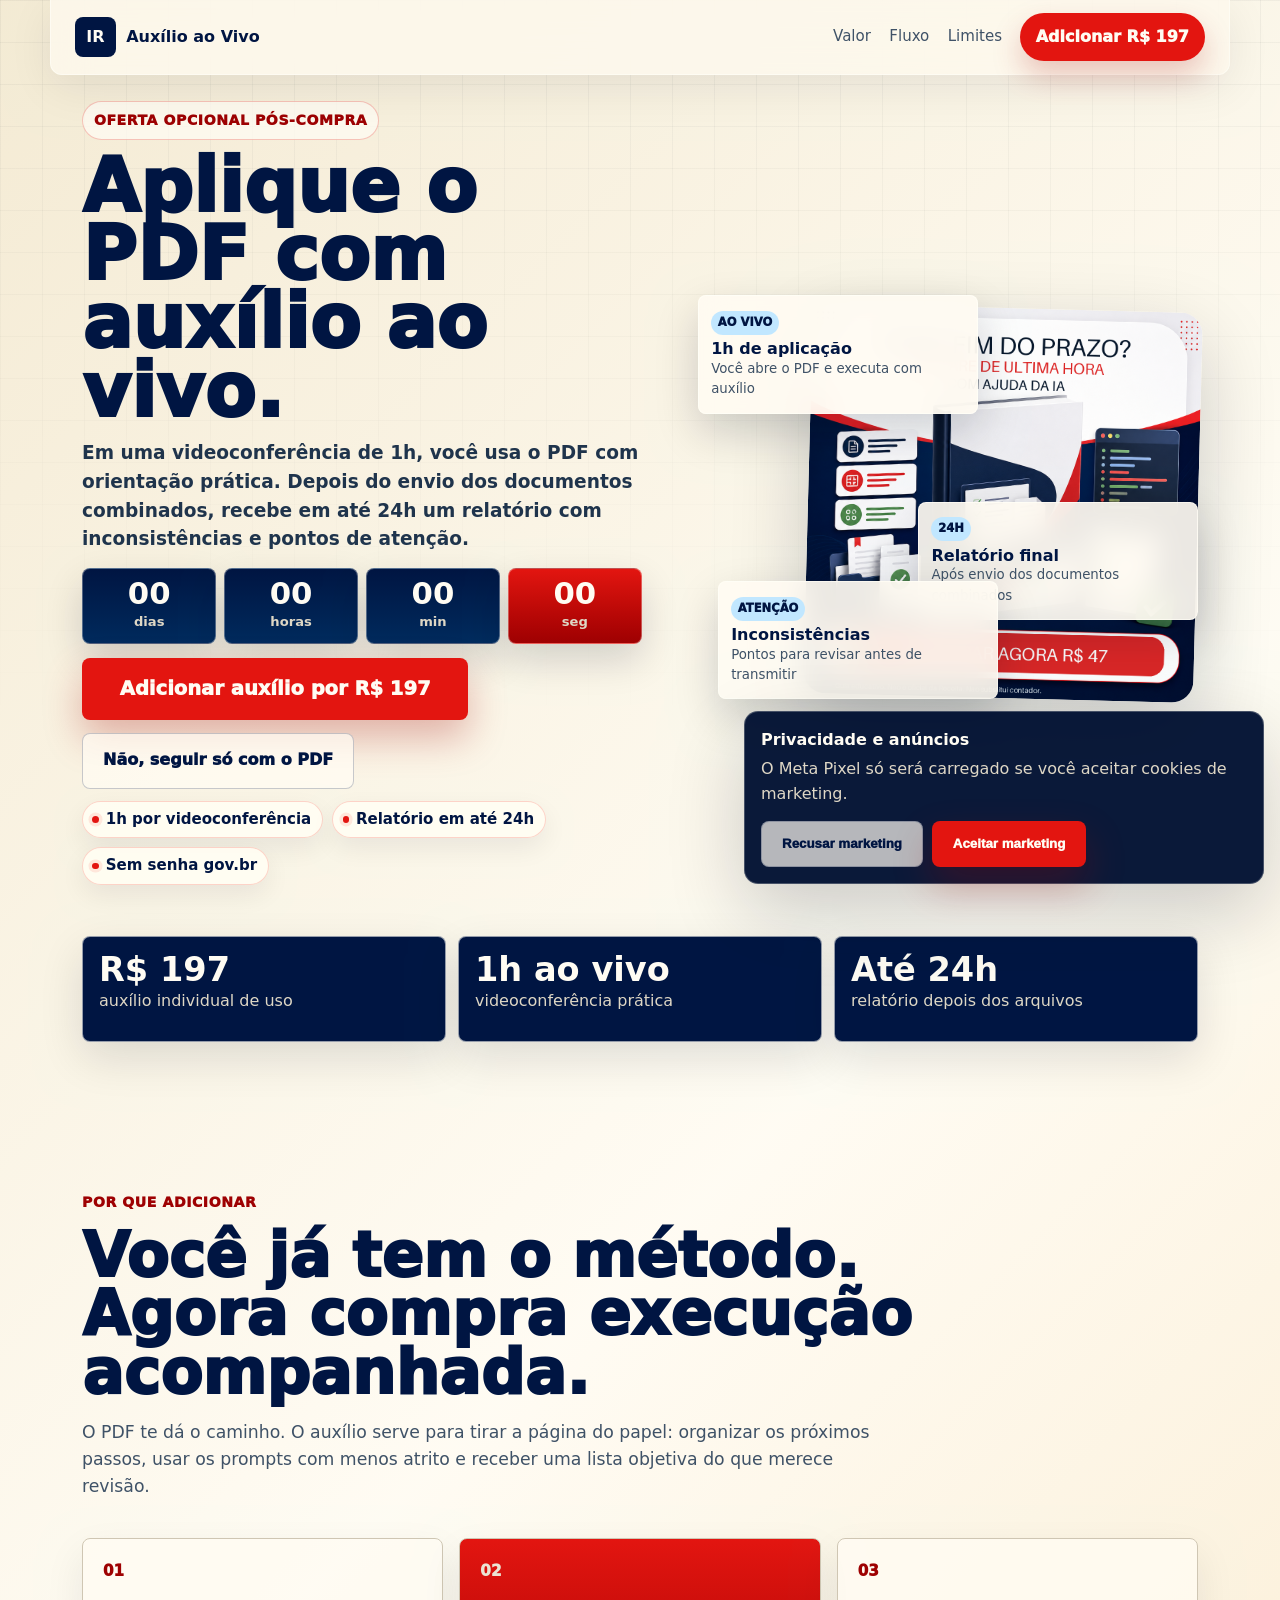
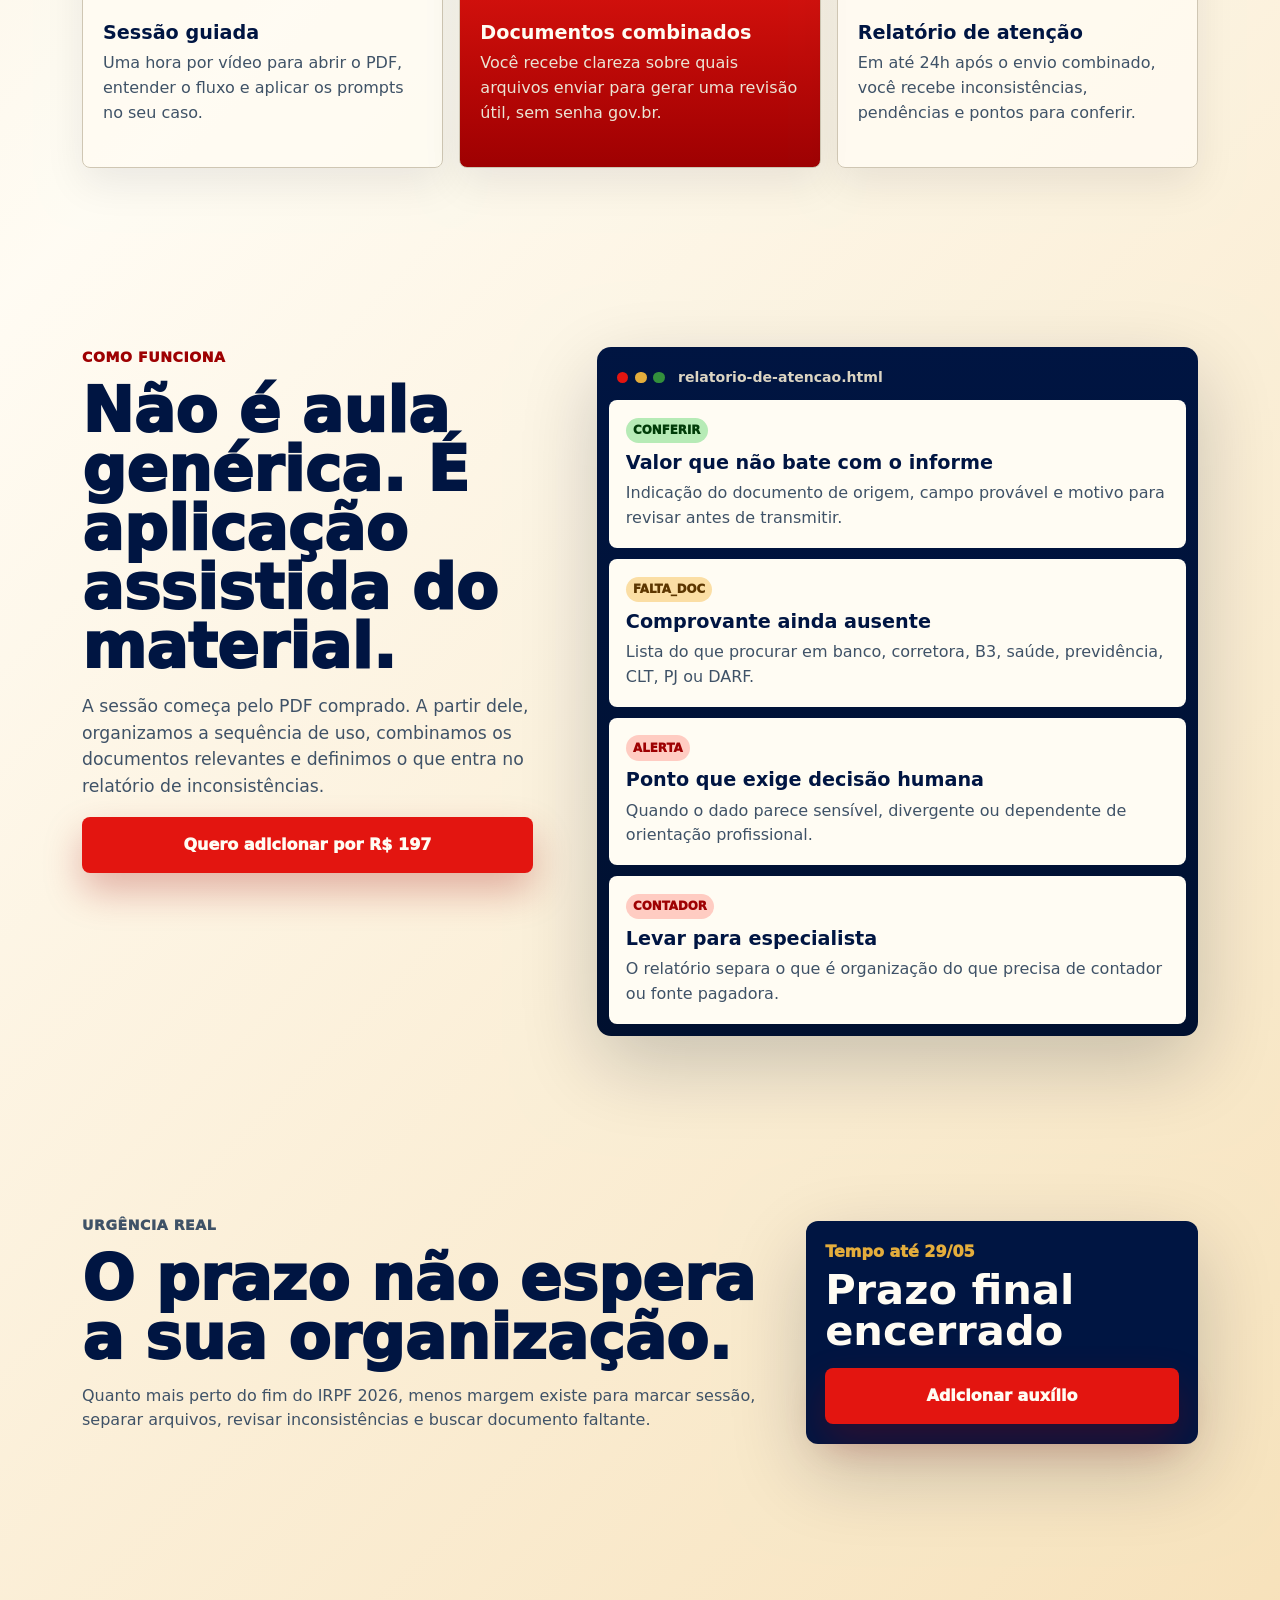
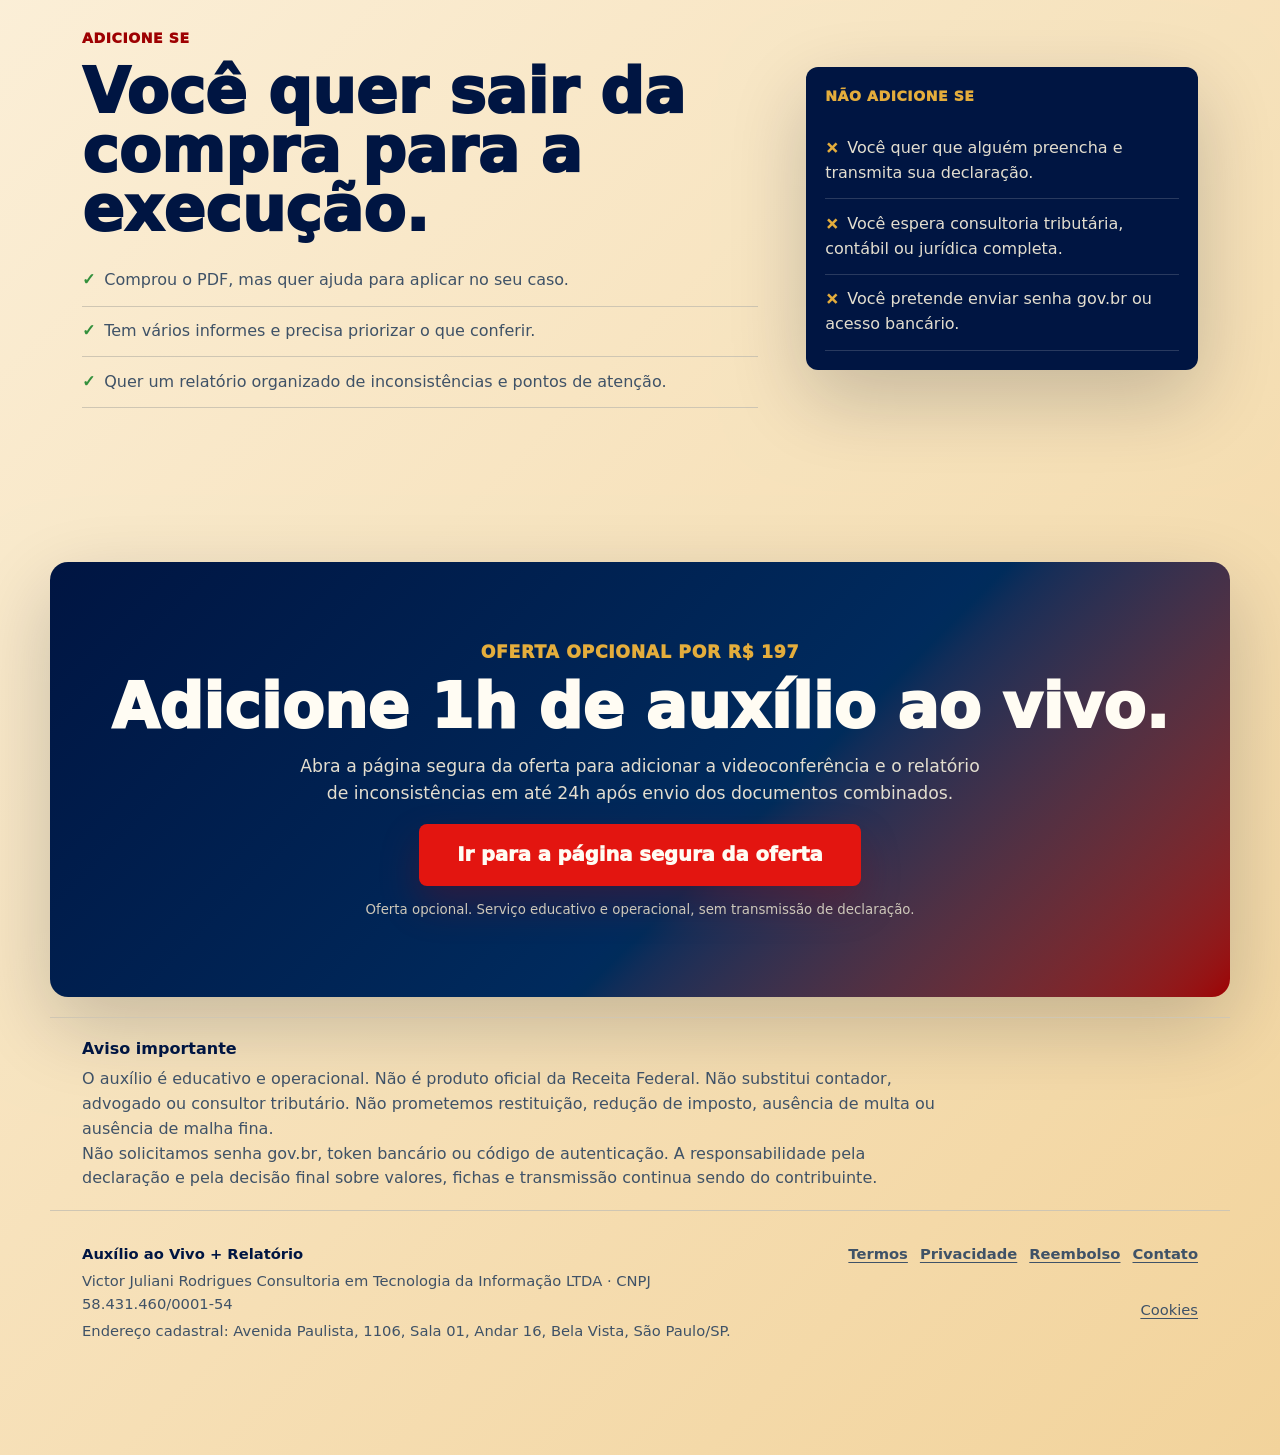
==== commit 075e2b98: "route thank you page to live assistance offer" ====
--- a/obrigado/index.html
+++ b/obrigado/index.html
@@ -3,103 +3,249 @@
   <head>
     <meta charset="utf-8" />
     <meta name="viewport" content="width=device-width, initial-scale=1" />
-    <title>Compra confirmada | IR de Última Hora com IA</title>
-    <meta name="description" content="Página de obrigado do guia IR de Última Hora com IA, com próximos passos e oferta opcional de auxílio ao vivo." />
+    <title>Auxílio ao Vivo + Relatório | IR de Última Hora com IA</title>
+    <meta
+      name="description"
+      content="Oferta opcional de R$ 197 com 1h de videoconferência para auxiliar no uso do PDF e relatório de inconsistências em até 24h após envio dos documentos combinados."
+    />
     <meta name="theme-color" content="#07172b" />
     <link rel="icon" href="/assets/favicon.svg" type="image/svg+xml" />
     <link rel="stylesheet" href="../styles.css" />
   </head>
-  <body class="postbuy-page">
+  <body>
     <a class="skip-link" href="#conteudo">Pular para o conteúdo</a>
 
-    <main id="conteudo" class="postbuy-shell">
-      <section class="postbuy-hero" aria-labelledby="thanks-title">
-        <div class="postbuy-copy">
-          <p class="deadline-kicker">Compra confirmada</p>
-          <h1 id="thanks-title">Agora transforme a compra em revisão.</h1>
+    <header class="site-header" aria-label="Topo">
+      <a class="brand" href="../" aria-label="IR de Última Hora com IA">
+        <span class="brand-mark" aria-hidden="true">IR</span>
+        <span>Auxílio ao Vivo</span>
+      </a>
+      <nav class="top-nav" aria-label="Navegação principal">
+        <a href="#valor">Valor</a>
+        <a href="#fluxo">Fluxo</a>
+        <a href="#limites">Limites</a>
+      </nav>
+      <a class="nav-cta" href="https://kiwify.app/eeAVLQx" rel="noopener">Adicionar R$ 197</a>
+    </header>
+
+    <main id="conteudo">
+      <section class="hero" id="topo" aria-labelledby="auxilio-title">
+        <div class="hero-grid">
+          <div class="hero-copy">
+            <p class="deadline-kicker">Oferta opcional pós-compra</p>
+            <h1 id="auxilio-title">Aplique o PDF com auxílio ao vivo.</h1>
+            <p class="hero-lede">
+              Em uma videoconferência de 1h, você usa o PDF com orientação prática. Depois do envio dos documentos combinados, recebe em até 24h um relatório com inconsistências e pontos de atenção.
+            </p>
+
+            <div class="hero-timer" aria-label="Contagem regressiva para o prazo do IRPF">
+              <div class="timer-unit">
+                <strong data-countdown="days">--</strong>
+                <span>dias</span>
+              </div>
+              <div class="timer-unit">
+                <strong data-countdown="hours">--</strong>
+                <span>horas</span>
+              </div>
+              <div class="timer-unit">
+                <strong data-countdown="minutes">--</strong>
+                <span>min</span>
+              </div>
+              <div class="timer-unit urgent">
+                <strong data-countdown="seconds">--</strong>
+                <span>seg</span>
+              </div>
+            </div>
+
+            <div class="hero-actions" aria-label="Ativar oferta opcional">
+              <a class="button button-primary button-buy" href="https://kiwify.app/eeAVLQx" rel="noopener">Adicionar auxílio por R$ 197</a>
+              <a class="button button-secondary" href="../">Não, seguir só com o PDF</a>
+            </div>
+
+            <div class="checkout-note">
+              <span>1h por videoconferência</span>
+              <span>Relatório em até 24h</span>
+              <span>Sem senha gov.br</span>
+            </div>
+          </div>
+
+          <div class="hero-stage" aria-label="Demonstração visual do auxílio">
+            <img
+              class="product-cover"
+              src="../assets/product-cover.png"
+              alt="Capa visual do guia IR no fim do prazo com checklist e documentos"
+              width="1080"
+              height="1080"
+            />
+            <div class="floating-card card-a">
+              <span>AO VIVO</span>
+              <strong>1h de aplicação</strong>
+              <small>Você abre o PDF e executa com auxílio</small>
+            </div>
+            <div class="floating-card card-b">
+              <span>24H</span>
+              <strong>Relatório final</strong>
+              <small>Após envio dos documentos combinados</small>
+            </div>
+            <div class="floating-card card-c">
+              <span>ATENÇÃO</span>
+              <strong>Inconsistências</strong>
+              <small>Pontos para revisar antes de transmitir</small>
+            </div>
+          </div>
+        </div>
+      </section>
+
+      <section class="conversion-strip" aria-label="Resumo da oferta">
+        <div>
+          <strong>R$ 197</strong>
+          <span>auxílio individual de uso</span>
+        </div>
+        <div>
+          <strong>1h ao vivo</strong>
+          <span>videoconferência prática</span>
+        </div>
+        <div>
+          <strong>Até 24h</strong>
+          <span>relatório depois dos arquivos</span>
+        </div>
+      </section>
+
+      <section class="value-section" id="valor" aria-labelledby="value-title">
+        <div class="section-head">
+          <p class="eyebrow">Por que adicionar</p>
+          <h2 id="value-title">Você já tem o método. Agora compra execução acompanhada.</h2>
           <p>
-            O PDF fica disponível pela Kiwify. Abra o material, crie sua pasta de documentos e execute os prompts antes de transmitir.
+            O PDF te dá o caminho. O auxílio serve para tirar a página do papel: organizar os próximos passos, usar os prompts com menos atrito e receber uma lista objetiva do que merece revisão.
           </p>
-          <div class="postbuy-actions">
-            <a class="button button-primary button-buy" href="#checklist">Começar pelo checklist</a>
-            <a class="button button-secondary" href="#auxilio">Ver auxílio ao vivo</a>
+        </div>
+
+        <div class="value-cards">
+          <article class="value-card">
+            <span>01</span>
+            <h3>Sessão guiada</h3>
+            <p>Uma hora por vídeo para abrir o PDF, entender o fluxo e aplicar os prompts no seu caso.</p>
+          </article>
+          <article class="value-card featured">
+            <span>02</span>
+            <h3>Documentos combinados</h3>
+            <p>Você recebe clareza sobre quais arquivos enviar para gerar uma revisão útil, sem senha gov.br.</p>
+          </article>
+          <article class="value-card">
+            <span>03</span>
+            <h3>Relatório de atenção</h3>
+            <p>Em até 24h após o envio combinado, você recebe inconsistências, pendências e pontos para conferir.</p>
+          </article>
+        </div>
+      </section>
+
+      <section class="method-section" id="fluxo" aria-labelledby="method-title">
+        <div class="method-copy">
+          <p class="eyebrow">Como funciona</p>
+          <h2 id="method-title">Não é aula genérica. É aplicação assistida do material.</h2>
+          <p>
+            A sessão começa pelo PDF comprado. A partir dele, organizamos a sequência de uso, combinamos os documentos relevantes e definimos o que entra no relatório de inconsistências.
+          </p>
+          <a class="button button-primary button-wide" href="https://kiwify.app/eeAVLQx" rel="noopener">Quero adicionar por R$ 197</a>
+        </div>
+
+        <div class="report-preview" aria-label="Exemplo de relatório entregue">
+          <div class="report-toolbar">
+            <span></span>
+            <span></span>
+            <span></span>
+            <strong>relatorio-de-atencao.html</strong>
           </div>
-        </div>
-
-        <div class="postbuy-panel" aria-label="Resumo rápido">
-          <strong>Próximos 20 minutos</strong>
-          <ol>
-            <li>Baixe o PDF na área de membros da Kiwify.</li>
-            <li>Crie uma pasta só para o IRPF 2026.</li>
-            <li>Coloque informes, B3, saúde, previdência e DARF.</li>
-            <li>Cole os prompts do guia e gere seu relatório.</li>
-          </ol>
-        </div>
-      </section>
-
-      <section class="postbuy-grid" id="checklist" aria-label="Checklist pós-compra">
-        <article class="postbuy-card">
-          <span>01</span>
-          <h2>Baixe e deixe aberto</h2>
-          <p>Não guarde para depois. O guia foi feito para usar no mesmo dia, com blocos copiáveis e sequência de execução.</p>
-        </article>
-        <article class="postbuy-card">
-          <span>02</span>
-          <h2>Separe documentos</h2>
-          <p>Banco, corretora, B3, CLT, PJ, previdência, saúde, educação e DARF precisam estar na mesma pasta.</p>
-        </article>
-        <article class="postbuy-card">
-          <span>03</span>
-          <h2>Gere o relatório</h2>
-          <p>O objetivo é chegar em cards de ação: ADICIONAR, CONFERIR, DIVERGÊNCIA e FALTA_DOCUMENTO.</p>
-        </article>
-      </section>
-
-      <section class="postbuy-upsell" id="auxilio" aria-labelledby="auxilio-title">
-        <div>
-          <p class="eyebrow">Oferta opcional por R$ 197</p>
-          <h2 id="auxilio-title">Quer aplicar o PDF com auxílio ao vivo?</h2>
+          <article class="report-card add">
+            <span>CONFERIR</span>
+            <h3>Valor que não bate com o informe</h3>
+            <p>Indicação do documento de origem, campo provável e motivo para revisar antes de transmitir.</p>
+          </article>
+          <article class="report-card check">
+            <span>FALTA_DOC</span>
+            <h3>Comprovante ainda ausente</h3>
+            <p>Lista do que procurar em banco, corretora, B3, saúde, previdência, CLT, PJ ou DARF.</p>
+          </article>
+          <article class="report-card danger">
+            <span>ALERTA</span>
+            <h3>Ponto que exige decisão humana</h3>
+            <p>Quando o dado parece sensível, divergente ou dependente de orientação profissional.</p>
+          </article>
+          <article class="report-card missing">
+            <span>CONTADOR</span>
+            <h3>Levar para especialista</h3>
+            <p>O relatório separa o que é organização do que precisa de contador ou fonte pagadora.</p>
+          </article>
+        </div>
+      </section>
+
+      <section class="urgency-section" aria-labelledby="urgency-title">
+        <div>
+          <p class="eyebrow">Urgência real</p>
+          <h2 id="urgency-title">O prazo não espera a sua organização.</h2>
           <p>
-            Adicione 1h de videoconferência para usar o PDF com orientação prática. Após o envio dos documentos combinados, você recebe um relatório de inconsistências e pontos de atenção em até 24h.
+            Quanto mais perto do fim do IRPF 2026, menos margem existe para marcar sessão, separar arquivos, revisar inconsistências e buscar documento faltante.
           </p>
-          <p class="postbuy-warning">
-            Não fazemos sua declaração, não transmitimos e não pedimos senha gov.br. A entrega é uma revisão documental organizada para você decidir o que conferir antes de transmitir.
-          </p>
-        </div>
-        <div class="upsell-price-card">
-          <span>Auxílio ao Vivo + Relatório</span>
-          <strong>R$ 197</strong>
+        </div>
+        <div class="urgency-card">
+          <span>Tempo até 29/05</span>
+          <strong data-countdown-label>Calculando tempo restante</strong>
+          <a class="button button-primary button-wide" href="https://kiwify.app/eeAVLQx" rel="noopener">Adicionar auxílio</a>
+        </div>
+      </section>
+
+      <section class="fit-section" id="limites" aria-labelledby="fit-title">
+        <div>
+          <p class="eyebrow">Adicione se</p>
+          <h2 id="fit-title">Você quer sair da compra para a execução.</h2>
+          <ul class="fit-list">
+            <li>Comprou o PDF, mas quer ajuda para aplicar no seu caso.</li>
+            <li>Tem vários informes e precisa priorizar o que conferir.</li>
+            <li>Quer um relatório organizado de inconsistências e pontos de atenção.</li>
+          </ul>
+        </div>
+        <div class="not-for">
+          <p class="eyebrow">Não adicione se</p>
           <ul>
-            <li>1h de videoconferência para utilização do PDF.</li>
-            <li>Relatório PDF/HTML com inconsistências e pendências.</li>
-            <li>Classificação por ficha: rendimentos, bens, pagamentos, previdência e DARF.</li>
-            <li>Lista do que falta, do que conferir e do que deve ser visto com contador.</li>
+            <li>Você quer que alguém preencha e transmita sua declaração.</li>
+            <li>Você espera consultoria tributária, contábil ou jurídica completa.</li>
+            <li>Você pretende enviar senha gov.br ou acesso bancário.</li>
           </ul>
-          <div class="kiwify-offer-action">
-            <div style="text-align:center" id="kiwify-upsell-y8mPNe7" data-upsell-url="" data-downsell-url="">
-              <button id="kiwify-upsell-trigger-y8mPNe7" style="background-color:#E84B3C;padding:12px 16px;cursor:pointer;color:#FFFFFF;font-weight:600;border-radius:4px;border:1px solid #E84B3C;font-size:20px;">Sim, eu aceito essa oferta especial!</button>
-              <div id="kiwify-upsell-cancel-trigger-y8mPNe7" style="margin-top:1rem;cursor:pointer;font-size:16px;text-decoration:underline;font-family:sans-serif;">Não, eu gostaria de recusar essa oferta</div>
-            </div>
-            <script src="https://snippets.kiwify.com/upsell/upsell.min.js"></script>
-          </div>
-          <a class="kiwify-fallback" href="https://kiwify.app/eeAVLQx" rel="noopener">Abrir página segura da oferta</a>
-        </div>
+        </div>
+      </section>
+
+      <section class="final-cta" id="ativar" aria-labelledby="final-title">
+        <p class="eyebrow">Oferta opcional por R$ 197</p>
+        <h2 id="final-title">Adicione 1h de auxílio ao vivo.</h2>
+        <p>
+          Abra a página segura da oferta para adicionar a videoconferência e o relatório de inconsistências em até 24h após envio dos documentos combinados.
+        </p>
+        <a class="button button-primary button-buy" href="https://kiwify.app/eeAVLQx" rel="noopener">Ir para a página segura da oferta</a>
+        <small>Oferta opcional. Serviço educativo e operacional, sem transmissão de declaração.</small>
       </section>
 
       <section class="legal-section" aria-label="Aviso legal">
         <strong>Aviso importante</strong>
         <p>
-          Este guia é educativo. Não é produto oficial da Receita Federal. Não substitui contador, advogado ou consultor tributário. Não promete redução de imposto, restituição, ausência de multa ou ausência de malha fina.
+          O auxílio é educativo e operacional. Não é produto oficial da Receita Federal. Não substitui contador, advogado ou consultor tributário. Não prometemos restituição, redução de imposto, ausência de multa ou ausência de malha fina.
         </p>
         <p>
-          Fornecedor: Victor Juliani Rodrigues Consultoria em Tecnologia da Informação LTDA, CNPJ 58.431.460/0001-54. Endereço cadastral: Avenida Paulista, 1106, Sala 01, Andar 16, Bela Vista, São Paulo/SP, CEP 01310-914. Direito de arrependimento de 7 dias para compras online, conforme legislação aplicável.
+          Não solicitamos senha gov.br, token bancário ou código de autenticação. A responsabilidade pela declaração e pela decisão final sobre valores, fichas e transmissão continua sendo do contribuinte.
         </p>
       </section>
     </main>
 
-    <footer class="site-footer postbuy-footer">
+    <aside class="sticky-buy" aria-label="Adicionar auxílio">
       <div>
-        <strong>IR de Última Hora com IA</strong>
+        <strong>Quer aplicar com auxílio?</strong>
+        <span data-countdown-label>Calculando tempo restante</span>
+      </div>
+      <a class="button button-primary" href="https://kiwify.app/eeAVLQx" rel="noopener">Adicionar R$ 197</a>
+    </aside>
+
+    <footer class="site-footer">
+      <div>
+        <strong>Auxílio ao Vivo + Relatório</strong>
         <span>Victor Juliani Rodrigues Consultoria em Tecnologia da Informação LTDA · CNPJ 58.431.460/0001-54</span>
         <span>Endereço cadastral: Avenida Paulista, 1106, Sala 01, Andar 16, Bela Vista, São Paulo/SP.</span>
       </div>
--- a/styles.css
+++ b/styles.css
@@ -924,45 +924,6 @@
   color: oklch(83% 0.02 88);
 }
 
-.kiwify-offer-action {
-  margin-top: 0.7rem;
-}
-
-#kiwify-upsell-trigger-y8mPNe7 {
-  min-height: 4.05rem !important;
-  padding: 0.95rem clamp(1.25rem, 4vw, 2.6rem) !important;
-  border-color: var(--red) !important;
-  border-radius: 999px !important;
-  background: var(--red) !important;
-  color: var(--paper-strong) !important;
-  font-family: inherit !important;
-  font-size: clamp(1.05rem, 1.75vw, 1.22rem) !important;
-  font-weight: 950 !important;
-  line-height: 1.1 !important;
-  box-shadow: 0 18px 38px oklch(44% 0.18 29 / 0.28) !important;
-}
-
-#kiwify-upsell-trigger-y8mPNe7:hover {
-  background: var(--red-dark) !important;
-  border-color: var(--red-dark) !important;
-}
-
-#kiwify-upsell-cancel-trigger-y8mPNe7 {
-  color: oklch(86% 0.022 88) !important;
-  font-family: inherit !important;
-  font-weight: 760 !important;
-  text-underline-offset: 0.18em !important;
-}
-
-.kiwify-fallback {
-  display: inline-block;
-  margin-top: 0.9rem;
-  color: var(--navy);
-  font-size: 0.94rem;
-  font-weight: 850;
-  text-underline-offset: 0.18em;
-}
-
 .legal-section {
   padding-top: 1.2rem;
   padding-bottom: 1.2rem;
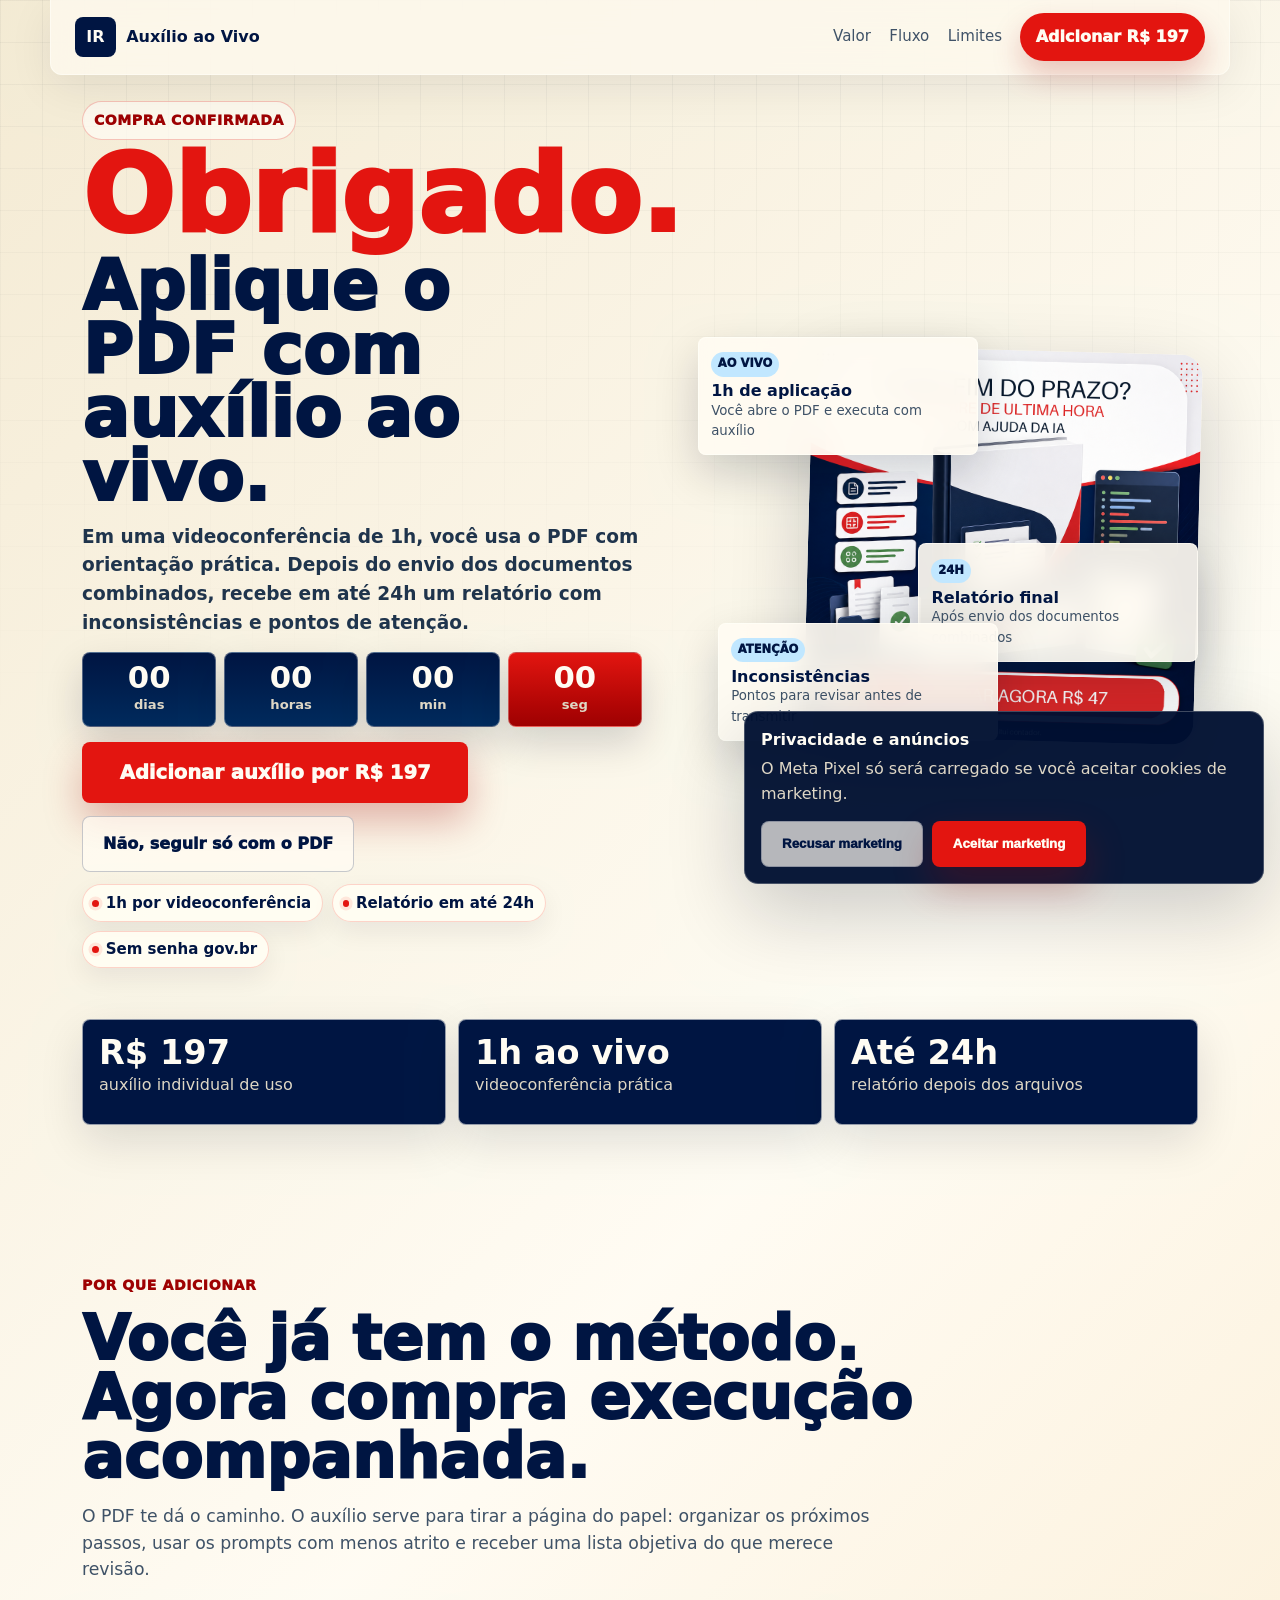
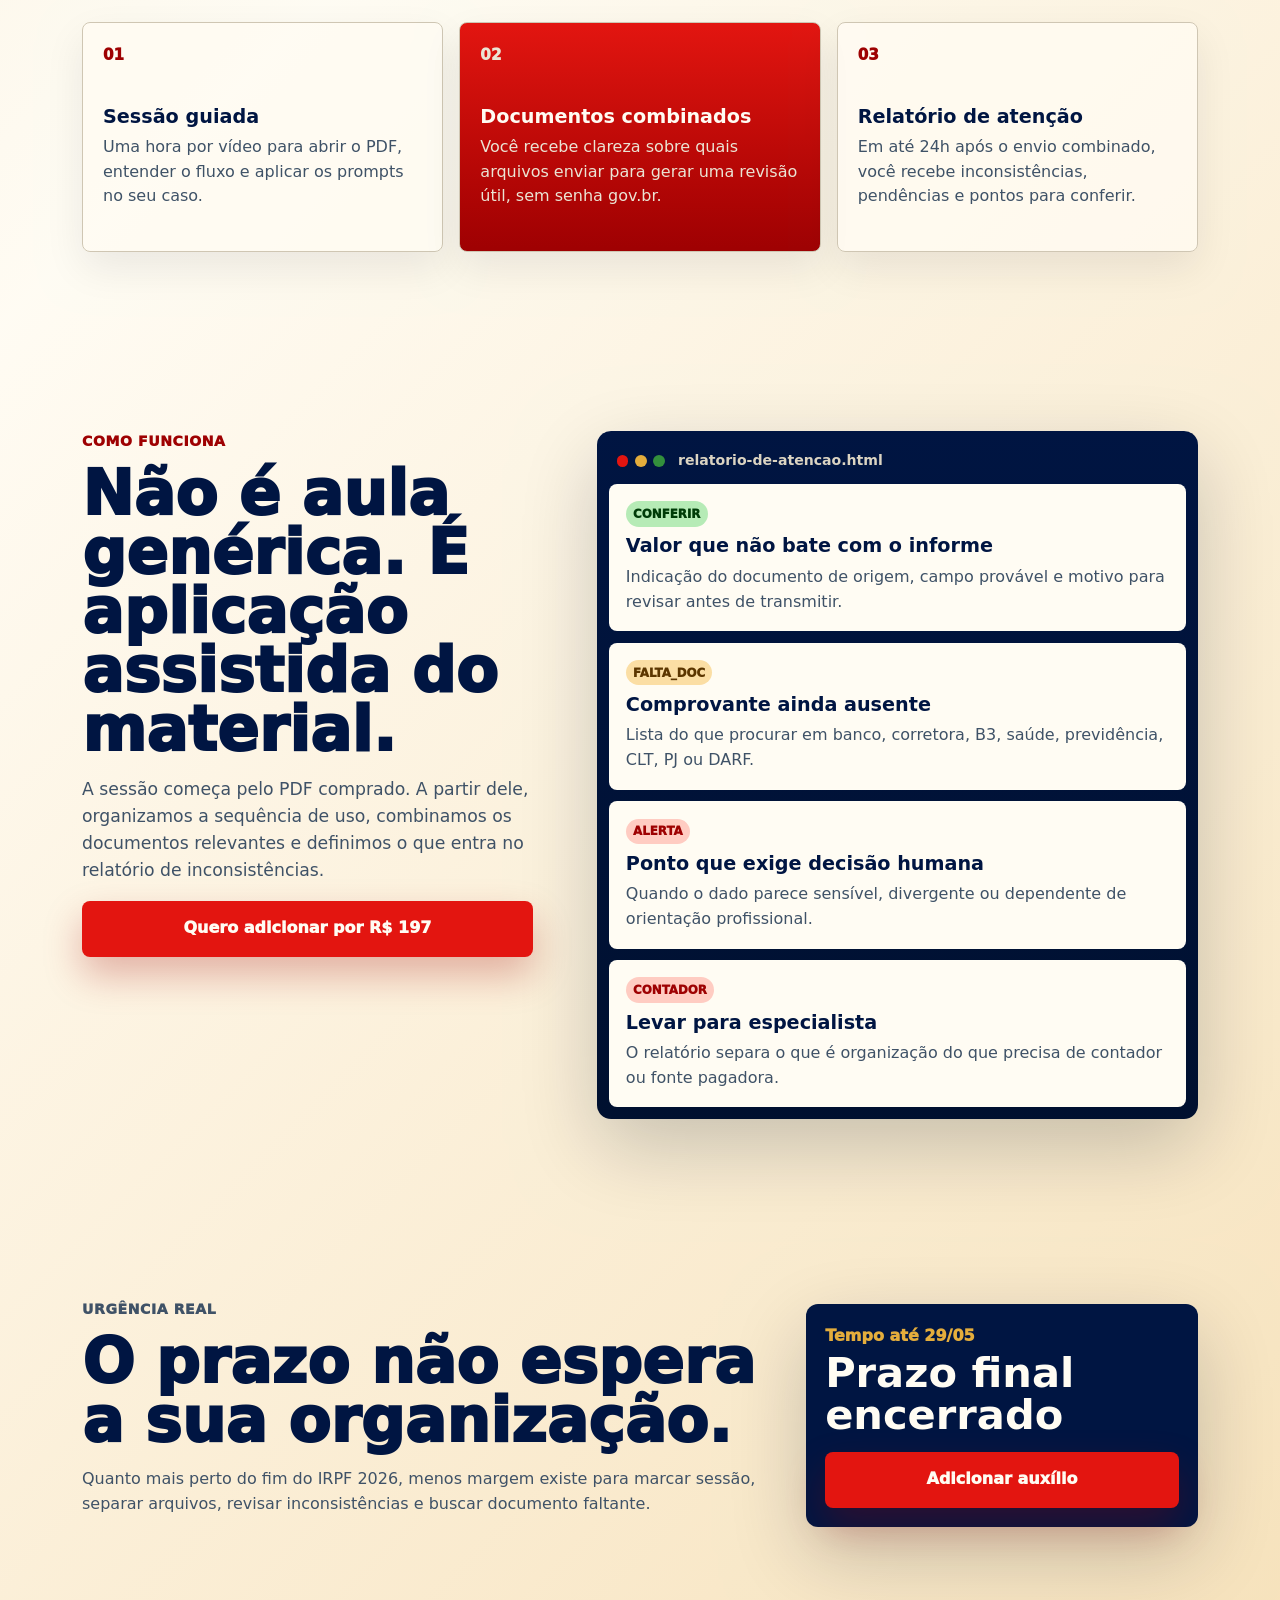
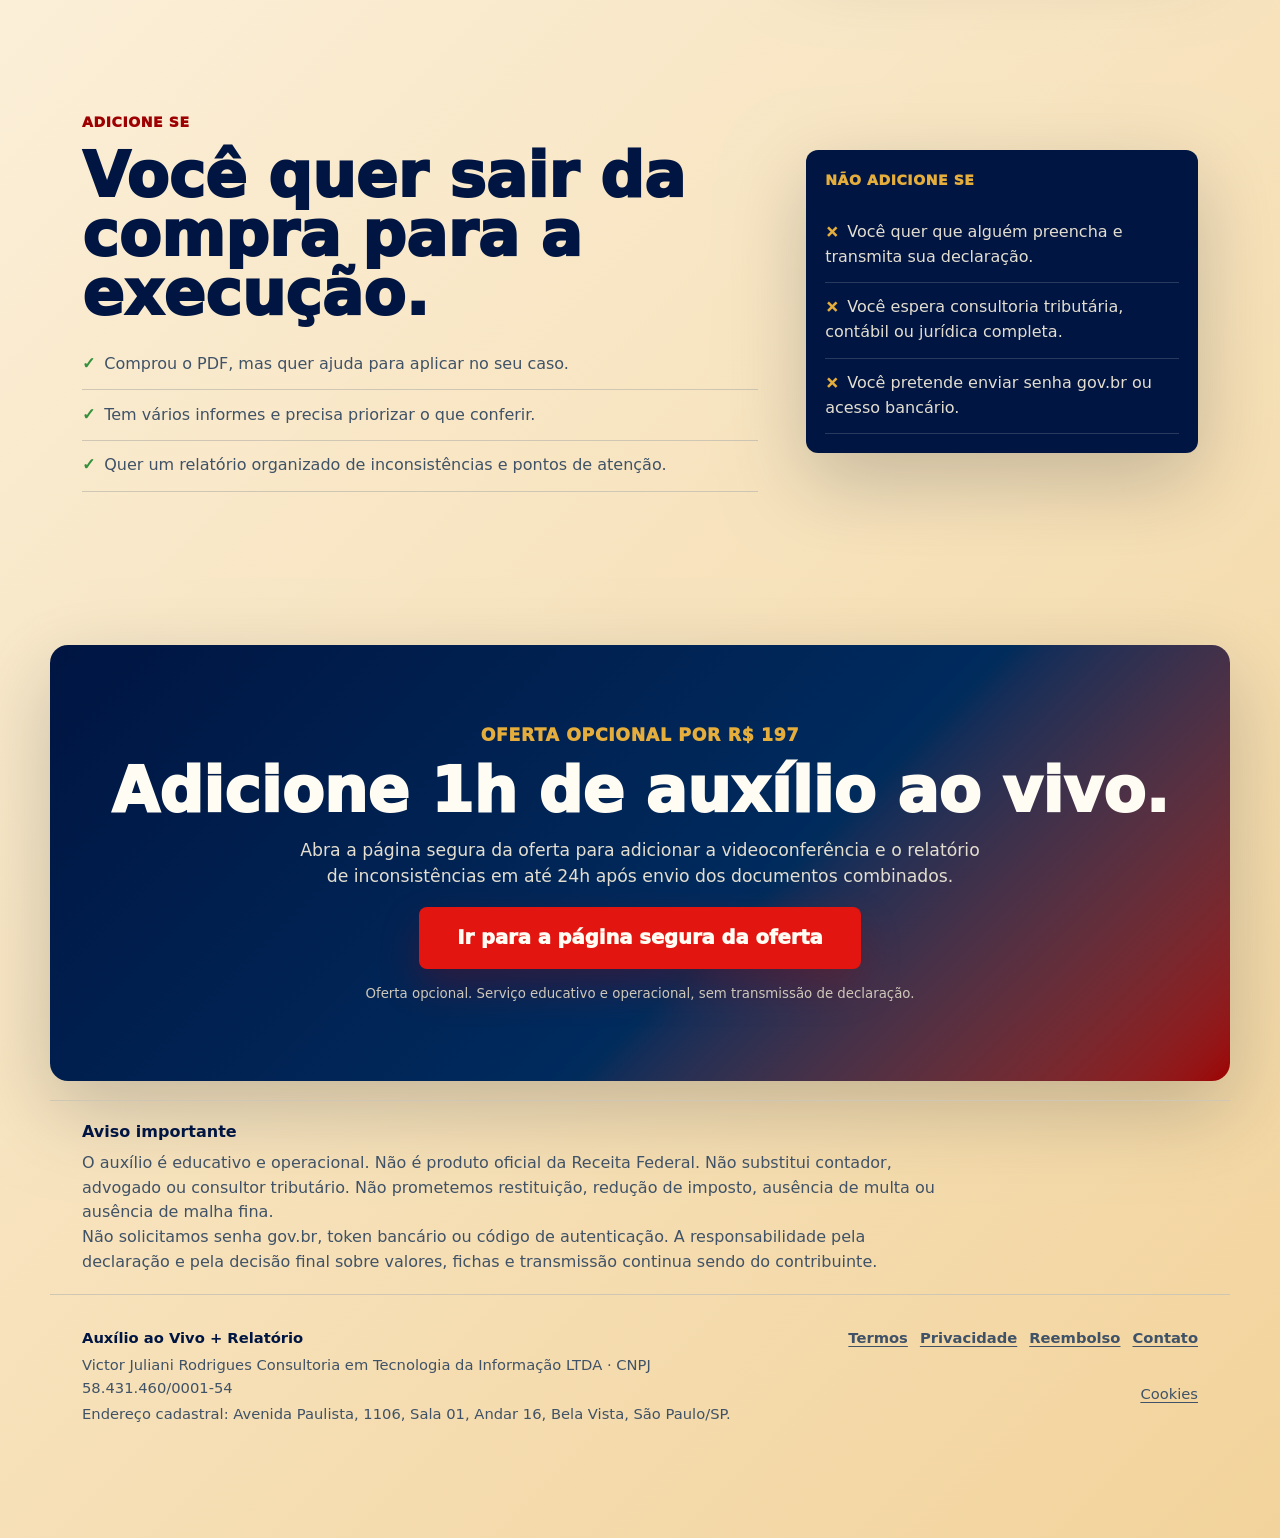
==== commit 0d9be04c: "make assistance offer links explicit" ====
--- a/obrigado/index.html
+++ b/obrigado/index.html
@@ -25,15 +25,18 @@
         <a href="#fluxo">Fluxo</a>
         <a href="#limites">Limites</a>
       </nav>
-      <a class="nav-cta" href="https://kiwify.app/eeAVLQx" rel="noopener">Adicionar R$ 197</a>
+      <a class="nav-cta js-offer-link" href="https://kiwify.app/eeAVLQx" target="_blank" rel="noopener noreferrer">Adicionar R$ 197</a>
     </header>
 
     <main id="conteudo">
       <section class="hero" id="topo" aria-labelledby="auxilio-title">
         <div class="hero-grid">
           <div class="hero-copy">
-            <p class="deadline-kicker">Oferta opcional pós-compra</p>
-            <h1 id="auxilio-title">Aplique o PDF com auxílio ao vivo.</h1>
+            <p class="deadline-kicker">Compra confirmada</p>
+            <h1 id="auxilio-title" class="thank-you-title">
+              <span>Obrigado.</span>
+              <small>Aplique o PDF com auxílio ao vivo.</small>
+            </h1>
             <p class="hero-lede">
               Em uma videoconferência de 1h, você usa o PDF com orientação prática. Depois do envio dos documentos combinados, recebe em até 24h um relatório com inconsistências e pontos de atenção.
             </p>
@@ -58,7 +61,7 @@
             </div>
 
             <div class="hero-actions" aria-label="Ativar oferta opcional">
-              <a class="button button-primary button-buy" href="https://kiwify.app/eeAVLQx" rel="noopener">Adicionar auxílio por R$ 197</a>
+              <a class="button button-primary button-buy js-offer-link" href="https://kiwify.app/eeAVLQx" target="_blank" rel="noopener noreferrer">Adicionar auxílio por R$ 197</a>
               <a class="button button-secondary" href="../">Não, seguir só com o PDF</a>
             </div>
 
@@ -146,7 +149,7 @@
           <p>
             A sessão começa pelo PDF comprado. A partir dele, organizamos a sequência de uso, combinamos os documentos relevantes e definimos o que entra no relatório de inconsistências.
           </p>
-          <a class="button button-primary button-wide" href="https://kiwify.app/eeAVLQx" rel="noopener">Quero adicionar por R$ 197</a>
+          <a class="button button-primary button-wide js-offer-link" href="https://kiwify.app/eeAVLQx" target="_blank" rel="noopener noreferrer">Quero adicionar por R$ 197</a>
         </div>
 
         <div class="report-preview" aria-label="Exemplo de relatório entregue">
@@ -190,7 +193,7 @@
         <div class="urgency-card">
           <span>Tempo até 29/05</span>
           <strong data-countdown-label>Calculando tempo restante</strong>
-          <a class="button button-primary button-wide" href="https://kiwify.app/eeAVLQx" rel="noopener">Adicionar auxílio</a>
+          <a class="button button-primary button-wide js-offer-link" href="https://kiwify.app/eeAVLQx" target="_blank" rel="noopener noreferrer">Adicionar auxílio</a>
         </div>
       </section>
 
@@ -220,7 +223,7 @@
         <p>
           Abra a página segura da oferta para adicionar a videoconferência e o relatório de inconsistências em até 24h após envio dos documentos combinados.
         </p>
-        <a class="button button-primary button-buy" href="https://kiwify.app/eeAVLQx" rel="noopener">Ir para a página segura da oferta</a>
+        <a class="button button-primary button-buy js-offer-link" href="https://kiwify.app/eeAVLQx" target="_blank" rel="noopener noreferrer">Ir para a página segura da oferta</a>
         <small>Oferta opcional. Serviço educativo e operacional, sem transmissão de declaração.</small>
       </section>
 
@@ -240,7 +243,7 @@
         <strong>Quer aplicar com auxílio?</strong>
         <span data-countdown-label>Calculando tempo restante</span>
       </div>
-      <a class="button button-primary" href="https://kiwify.app/eeAVLQx" rel="noopener">Adicionar R$ 197</a>
+      <a class="button button-primary js-offer-link" href="https://kiwify.app/eeAVLQx" target="_blank" rel="noopener noreferrer">Adicionar R$ 197</a>
     </aside>
 
     <footer class="site-footer">
--- a/styles.css
+++ b/styles.css
@@ -377,6 +377,29 @@
   font-weight: 560;
 }
 
+.thank-you-title {
+  max-width: 10.5ch;
+}
+
+.thank-you-title span,
+.thank-you-title small {
+  display: block;
+}
+
+.thank-you-title span {
+  color: var(--red);
+  font-size: clamp(4rem, 8.4vw, 7.4rem);
+  line-height: 0.78;
+}
+
+.thank-you-title small {
+  margin-top: clamp(0.7rem, 2vw, 1.15rem);
+  color: var(--navy);
+  font: inherit;
+  font-size: clamp(2.45rem, 5.4vw, 5.7rem);
+  line-height: 0.92;
+}
+
 .hero-timer {
   display: grid;
   grid-template-columns: repeat(4, minmax(0, 1fr));
@@ -1232,6 +1255,14 @@
     font-size: clamp(2.55rem, 12.5vw, 3.55rem);
   }
 
+  .thank-you-title span {
+    font-size: clamp(3.35rem, 17vw, 4.2rem);
+  }
+
+  .thank-you-title small {
+    font-size: clamp(2.15rem, 11vw, 3.35rem);
+  }
+
   .hero-timer {
     grid-template-columns: repeat(2, minmax(0, 1fr));
   }
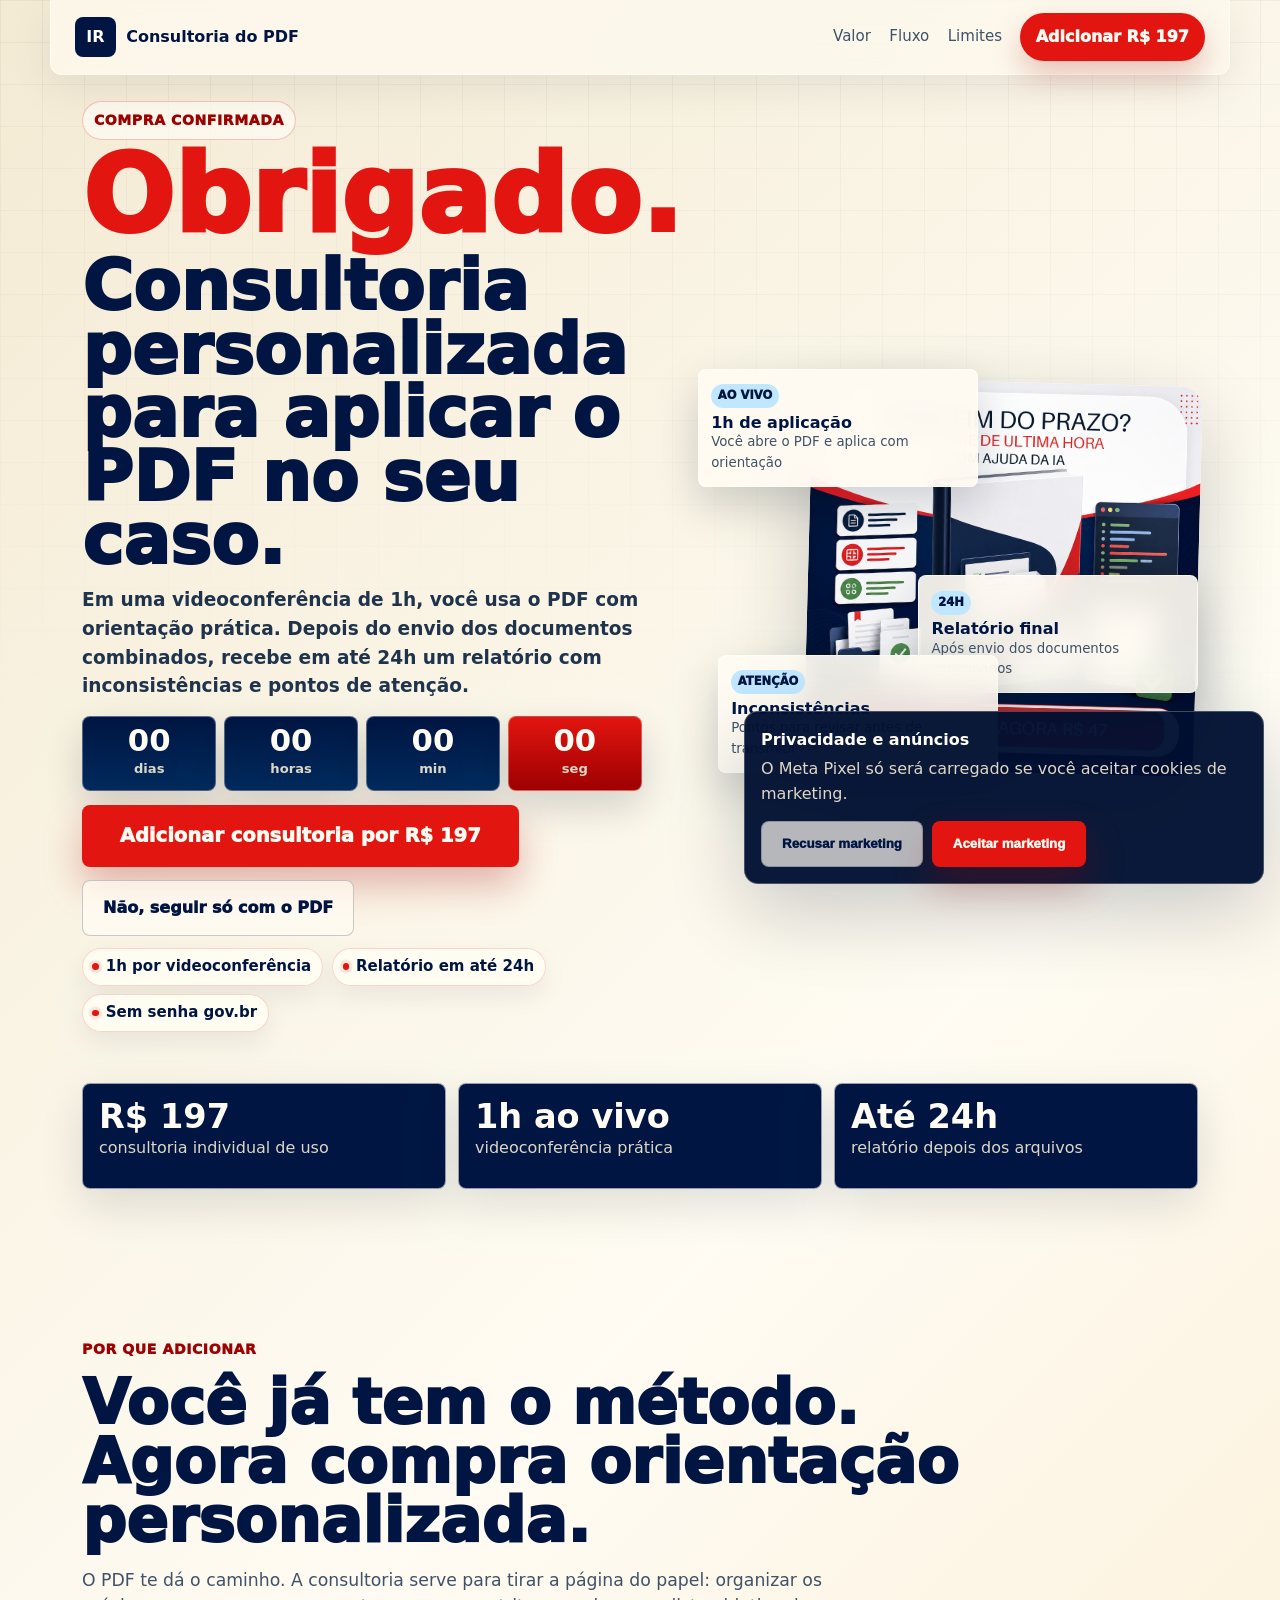
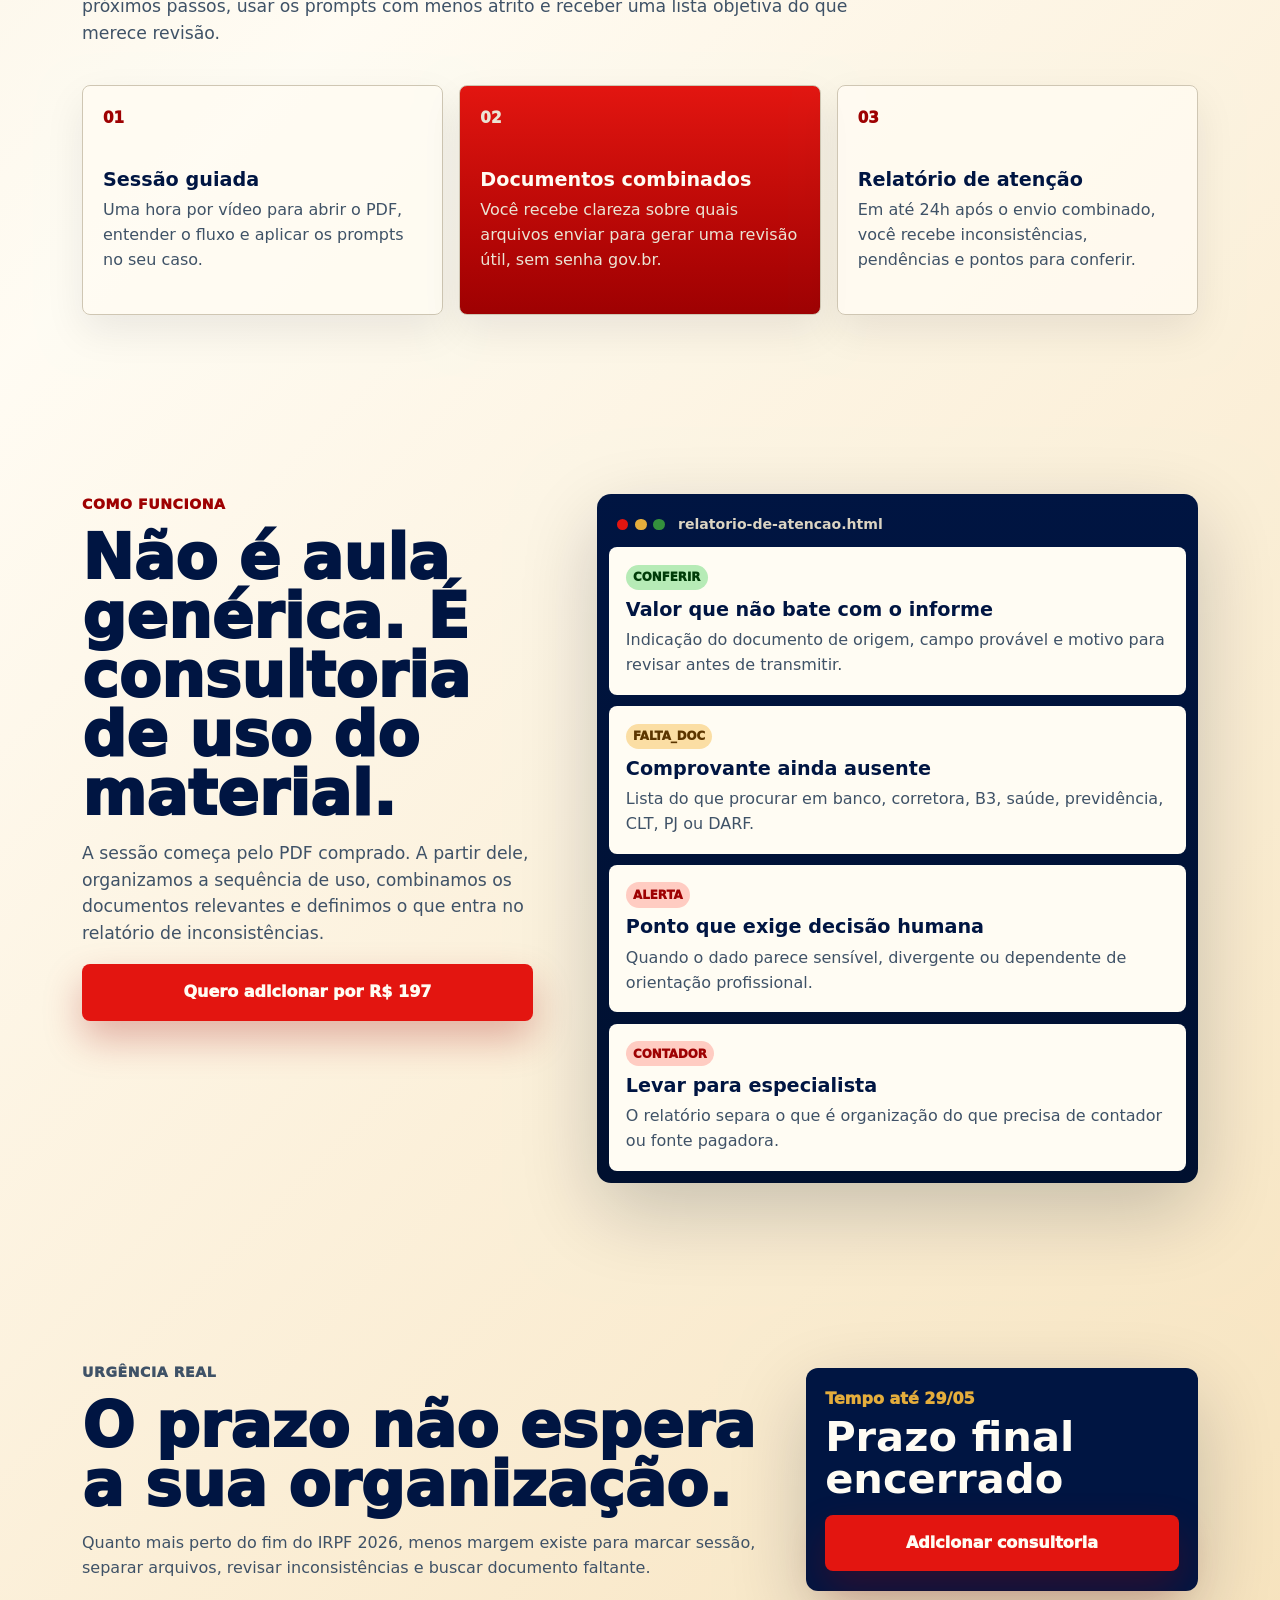
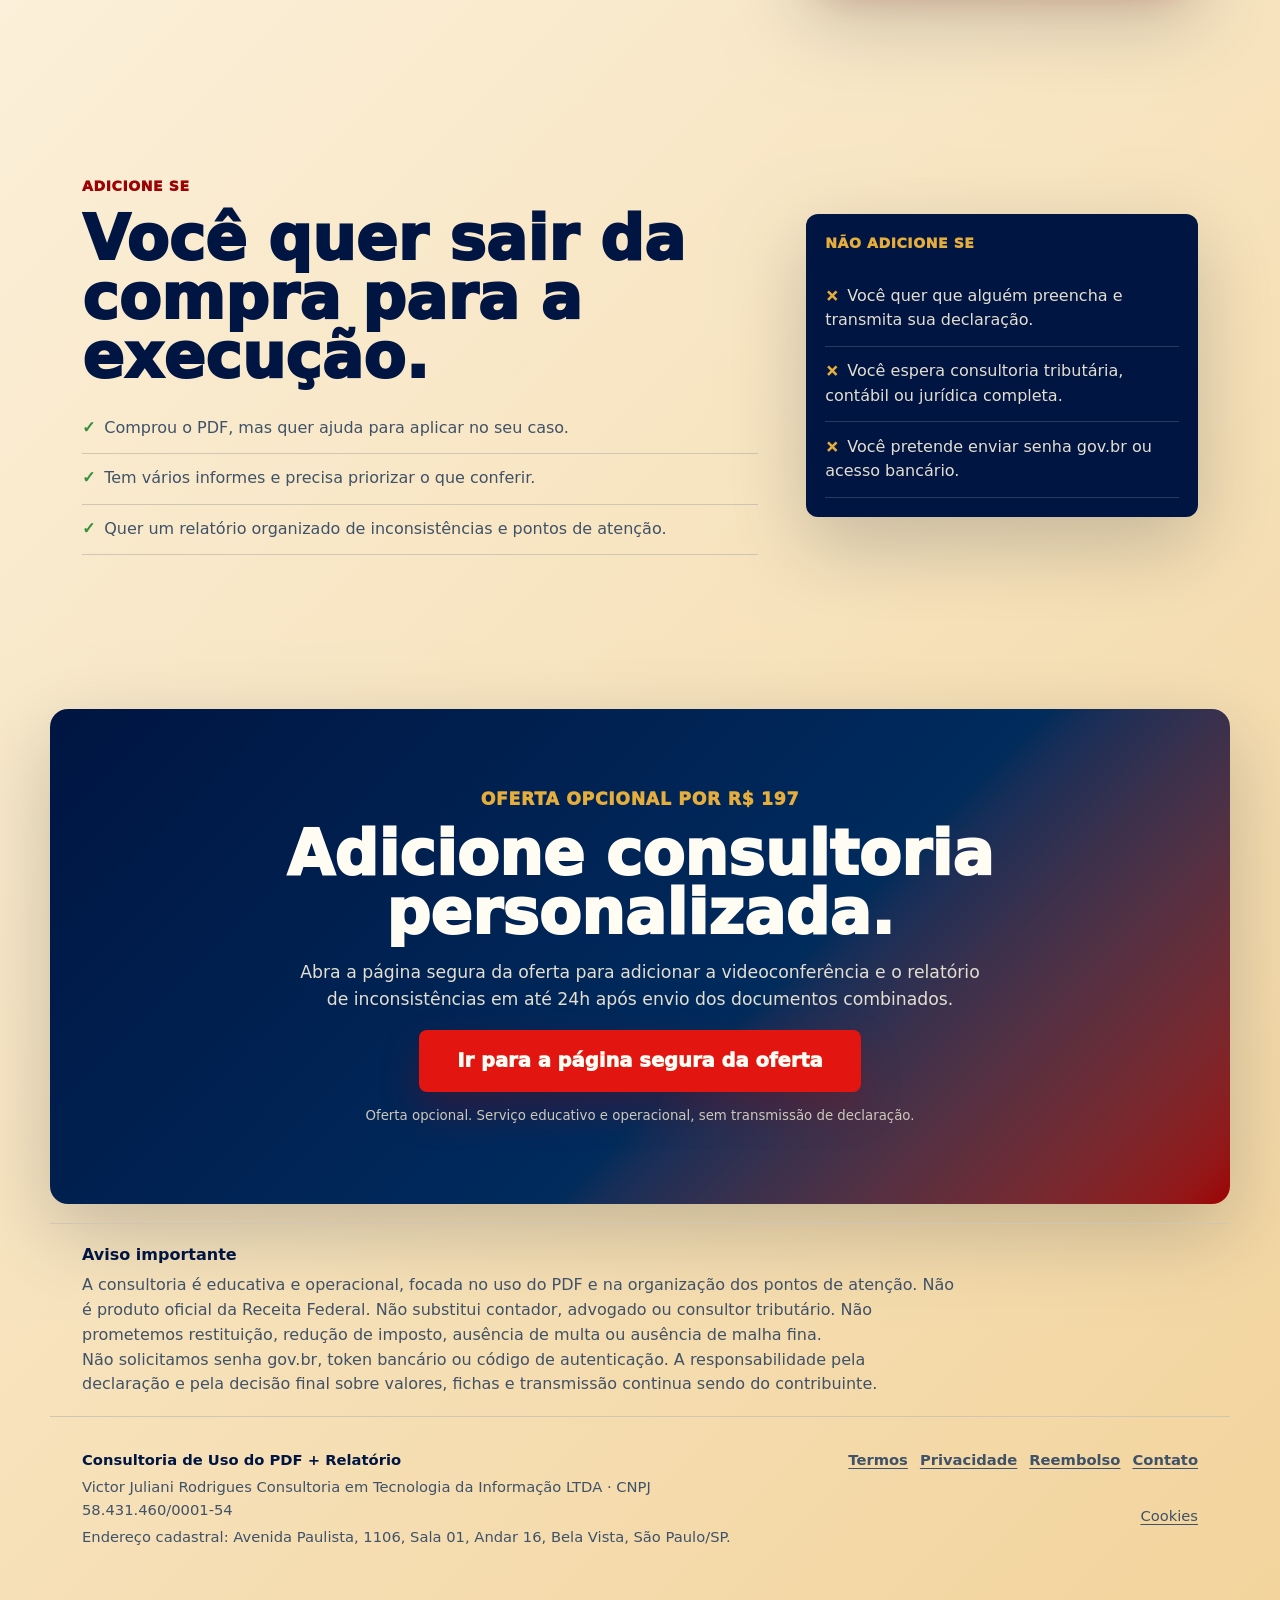
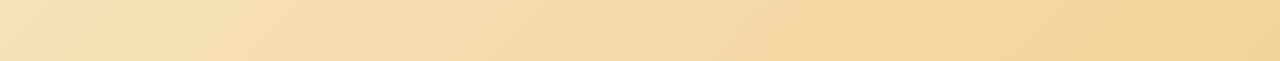
==== commit f404300a: "improve consulting offer copy" ====
--- a/obrigado/index.html
+++ b/obrigado/index.html
@@ -3,10 +3,10 @@
   <head>
     <meta charset="utf-8" />
     <meta name="viewport" content="width=device-width, initial-scale=1" />
-    <title>Auxílio ao Vivo + Relatório | IR de Última Hora com IA</title>
+    <title>Consultoria de Uso do PDF + Relatório | IR de Última Hora com IA</title>
     <meta
       name="description"
-      content="Oferta opcional de R$ 197 com 1h de videoconferência para auxiliar no uso do PDF e relatório de inconsistências em até 24h após envio dos documentos combinados."
+      content="Oferta opcional de R$ 197 com consultoria personalizada para aplicar o PDF no seu caso e relatório de inconsistências em até 24h após envio dos documentos combinados."
     />
     <meta name="theme-color" content="#07172b" />
     <link rel="icon" href="/assets/favicon.svg" type="image/svg+xml" />
@@ -18,7 +18,7 @@
     <header class="site-header" aria-label="Topo">
       <a class="brand" href="../" aria-label="IR de Última Hora com IA">
         <span class="brand-mark" aria-hidden="true">IR</span>
-        <span>Auxílio ao Vivo</span>
+        <span>Consultoria do PDF</span>
       </a>
       <nav class="top-nav" aria-label="Navegação principal">
         <a href="#valor">Valor</a>
@@ -35,7 +35,7 @@
             <p class="deadline-kicker">Compra confirmada</p>
             <h1 id="auxilio-title" class="thank-you-title">
               <span>Obrigado.</span>
-              <small>Aplique o PDF com auxílio ao vivo.</small>
+              <small>Consultoria personalizada para aplicar o PDF no seu caso.</small>
             </h1>
             <p class="hero-lede">
               Em uma videoconferência de 1h, você usa o PDF com orientação prática. Depois do envio dos documentos combinados, recebe em até 24h um relatório com inconsistências e pontos de atenção.
@@ -61,7 +61,7 @@
             </div>
 
             <div class="hero-actions" aria-label="Ativar oferta opcional">
-              <a class="button button-primary button-buy js-offer-link" href="https://kiwify.app/eeAVLQx" target="_blank" rel="noopener noreferrer">Adicionar auxílio por R$ 197</a>
+              <a class="button button-primary button-buy js-offer-link" href="https://kiwify.app/eeAVLQx" target="_blank" rel="noopener noreferrer">Adicionar consultoria por R$ 197</a>
               <a class="button button-secondary" href="../">Não, seguir só com o PDF</a>
             </div>
 
@@ -72,7 +72,7 @@
             </div>
           </div>
 
-          <div class="hero-stage" aria-label="Demonstração visual do auxílio">
+          <div class="hero-stage" aria-label="Demonstração visual da consultoria">
             <img
               class="product-cover"
               src="../assets/product-cover.png"
@@ -83,7 +83,7 @@
             <div class="floating-card card-a">
               <span>AO VIVO</span>
               <strong>1h de aplicação</strong>
-              <small>Você abre o PDF e executa com auxílio</small>
+              <small>Você abre o PDF e aplica com orientação</small>
             </div>
             <div class="floating-card card-b">
               <span>24H</span>
@@ -102,7 +102,7 @@
       <section class="conversion-strip" aria-label="Resumo da oferta">
         <div>
           <strong>R$ 197</strong>
-          <span>auxílio individual de uso</span>
+          <span>consultoria individual de uso</span>
         </div>
         <div>
           <strong>1h ao vivo</strong>
@@ -117,9 +117,9 @@
       <section class="value-section" id="valor" aria-labelledby="value-title">
         <div class="section-head">
           <p class="eyebrow">Por que adicionar</p>
-          <h2 id="value-title">Você já tem o método. Agora compra execução acompanhada.</h2>
+          <h2 id="value-title">Você já tem o método. Agora compra orientação personalizada.</h2>
           <p>
-            O PDF te dá o caminho. O auxílio serve para tirar a página do papel: organizar os próximos passos, usar os prompts com menos atrito e receber uma lista objetiva do que merece revisão.
+            O PDF te dá o caminho. A consultoria serve para tirar a página do papel: organizar os próximos passos, usar os prompts com menos atrito e receber uma lista objetiva do que merece revisão.
           </p>
         </div>
 
@@ -145,7 +145,7 @@
       <section class="method-section" id="fluxo" aria-labelledby="method-title">
         <div class="method-copy">
           <p class="eyebrow">Como funciona</p>
-          <h2 id="method-title">Não é aula genérica. É aplicação assistida do material.</h2>
+          <h2 id="method-title">Não é aula genérica. É consultoria de uso do material.</h2>
           <p>
             A sessão começa pelo PDF comprado. A partir dele, organizamos a sequência de uso, combinamos os documentos relevantes e definimos o que entra no relatório de inconsistências.
           </p>
@@ -193,7 +193,7 @@
         <div class="urgency-card">
           <span>Tempo até 29/05</span>
           <strong data-countdown-label>Calculando tempo restante</strong>
-          <a class="button button-primary button-wide js-offer-link" href="https://kiwify.app/eeAVLQx" target="_blank" rel="noopener noreferrer">Adicionar auxílio</a>
+          <a class="button button-primary button-wide js-offer-link" href="https://kiwify.app/eeAVLQx" target="_blank" rel="noopener noreferrer">Adicionar consultoria</a>
         </div>
       </section>
 
@@ -219,7 +219,7 @@
 
       <section class="final-cta" id="ativar" aria-labelledby="final-title">
         <p class="eyebrow">Oferta opcional por R$ 197</p>
-        <h2 id="final-title">Adicione 1h de auxílio ao vivo.</h2>
+        <h2 id="final-title">Adicione consultoria personalizada.</h2>
         <p>
           Abra a página segura da oferta para adicionar a videoconferência e o relatório de inconsistências em até 24h após envio dos documentos combinados.
         </p>
@@ -230,7 +230,7 @@
       <section class="legal-section" aria-label="Aviso legal">
         <strong>Aviso importante</strong>
         <p>
-          O auxílio é educativo e operacional. Não é produto oficial da Receita Federal. Não substitui contador, advogado ou consultor tributário. Não prometemos restituição, redução de imposto, ausência de multa ou ausência de malha fina.
+          A consultoria é educativa e operacional, focada no uso do PDF e na organização dos pontos de atenção. Não é produto oficial da Receita Federal. Não substitui contador, advogado ou consultor tributário. Não prometemos restituição, redução de imposto, ausência de multa ou ausência de malha fina.
         </p>
         <p>
           Não solicitamos senha gov.br, token bancário ou código de autenticação. A responsabilidade pela declaração e pela decisão final sobre valores, fichas e transmissão continua sendo do contribuinte.
@@ -238,9 +238,9 @@
       </section>
     </main>
 
-    <aside class="sticky-buy" aria-label="Adicionar auxílio">
+    <aside class="sticky-buy" aria-label="Adicionar consultoria">
       <div>
-        <strong>Quer aplicar com auxílio?</strong>
+        <strong>Quer aplicar com consultoria?</strong>
         <span data-countdown-label>Calculando tempo restante</span>
       </div>
       <a class="button button-primary js-offer-link" href="https://kiwify.app/eeAVLQx" target="_blank" rel="noopener noreferrer">Adicionar R$ 197</a>
@@ -248,7 +248,7 @@
 
     <footer class="site-footer">
       <div>
-        <strong>Auxílio ao Vivo + Relatório</strong>
+        <strong>Consultoria de Uso do PDF + Relatório</strong>
         <span>Victor Juliani Rodrigues Consultoria em Tecnologia da Informação LTDA · CNPJ 58.431.460/0001-54</span>
         <span>Endereço cadastral: Avenida Paulista, 1106, Sala 01, Andar 16, Bela Vista, São Paulo/SP.</span>
       </div>
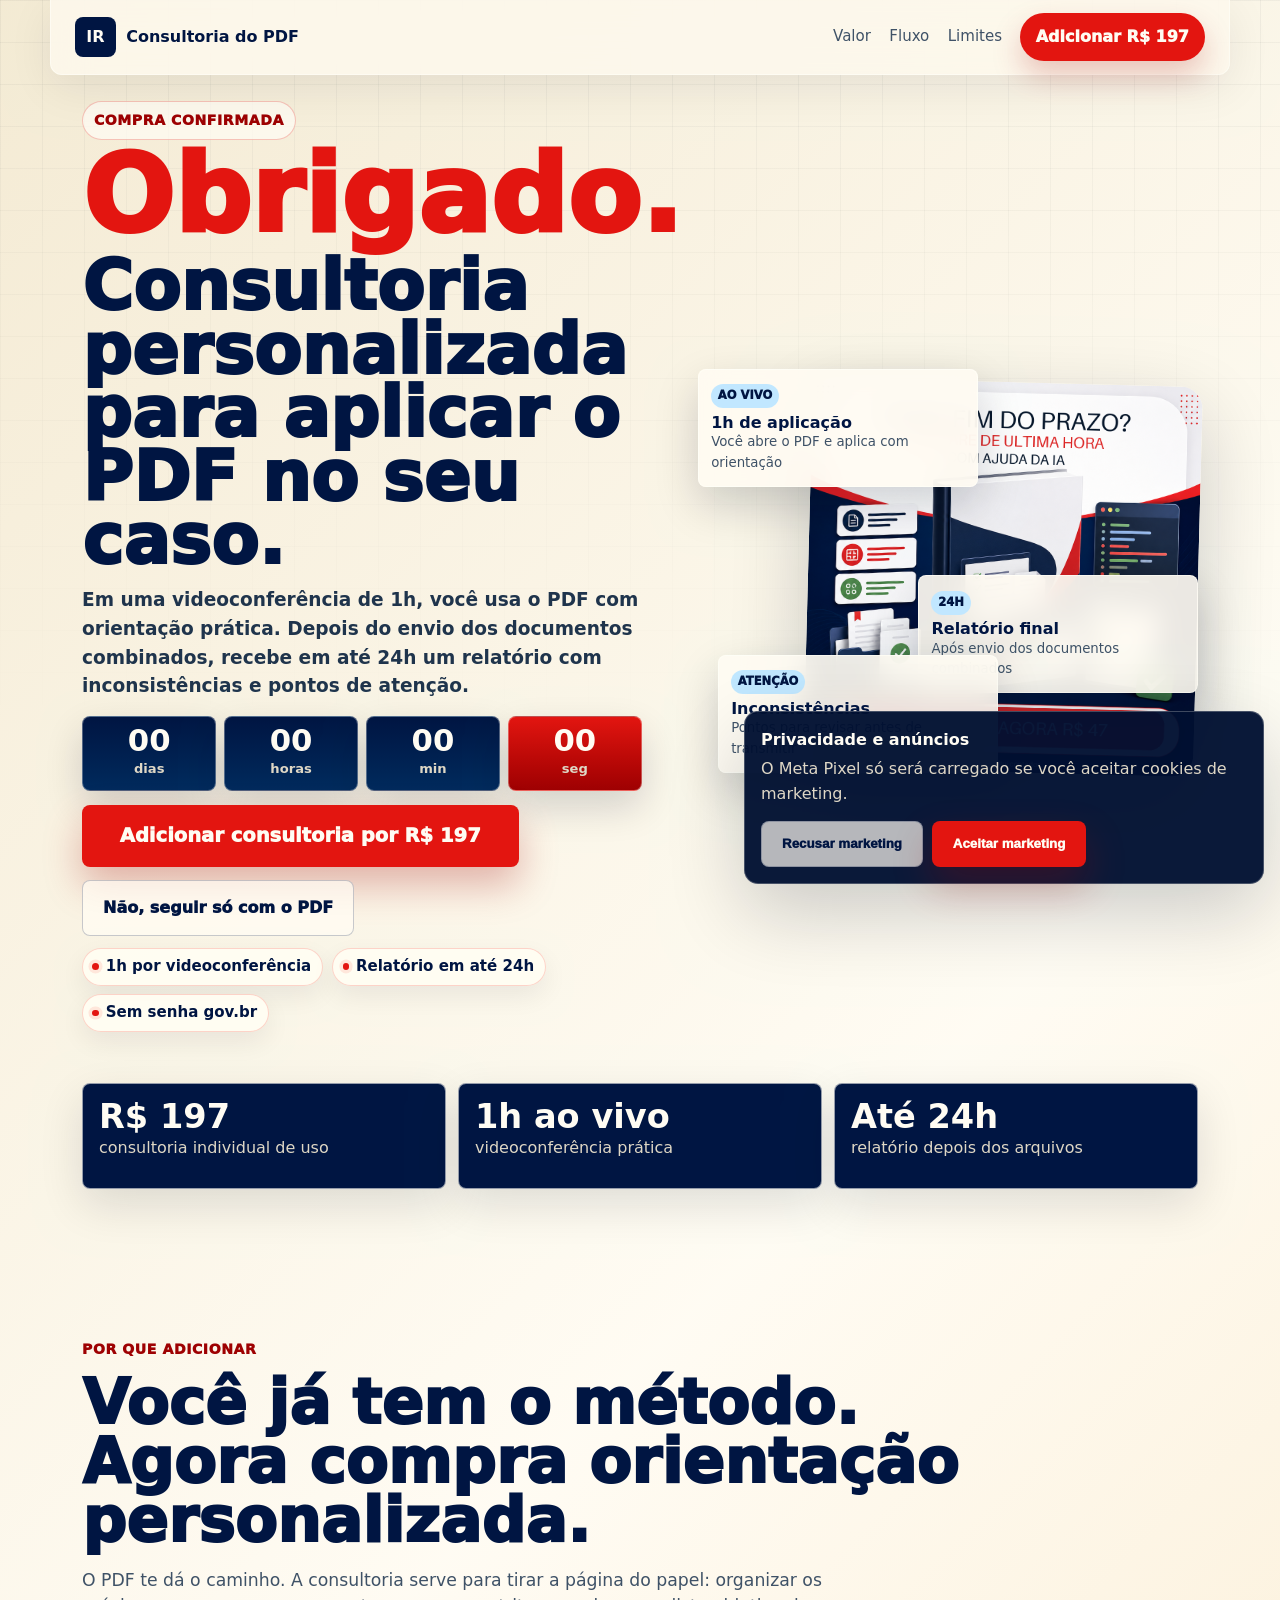
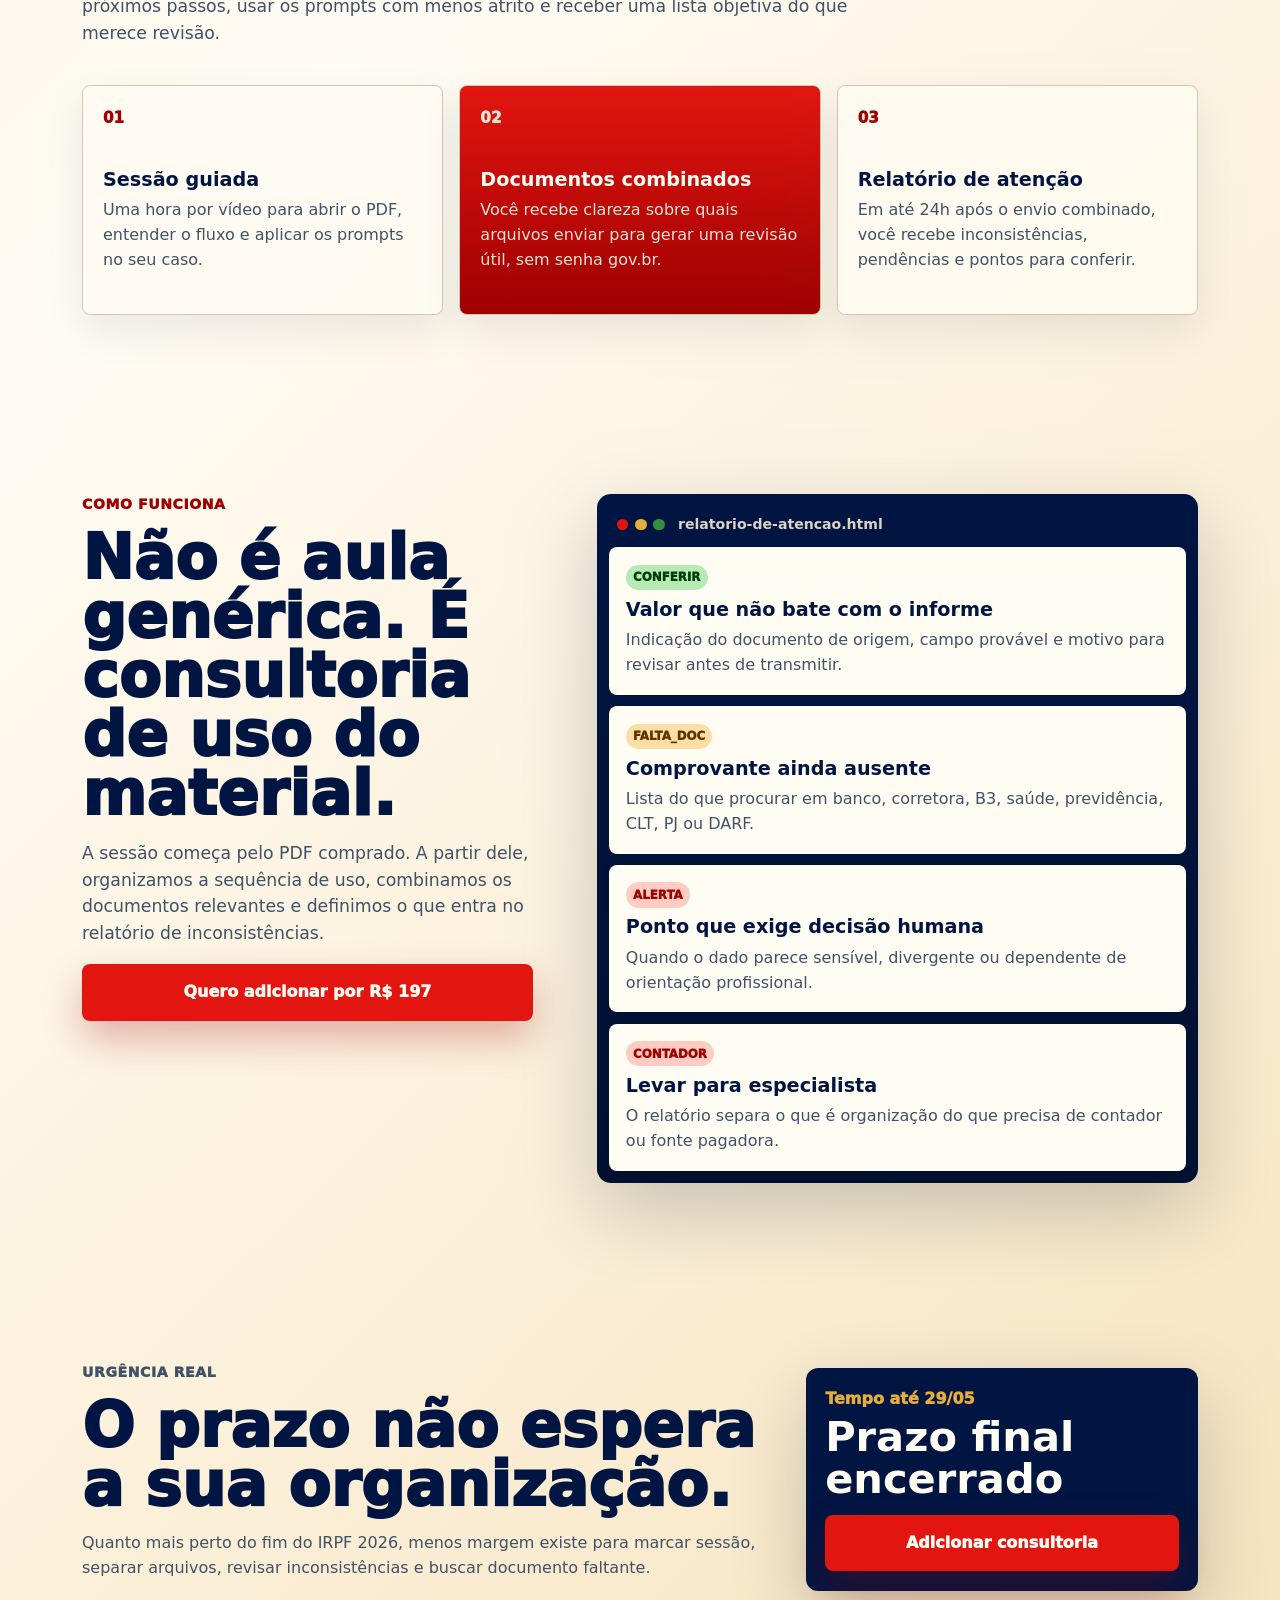
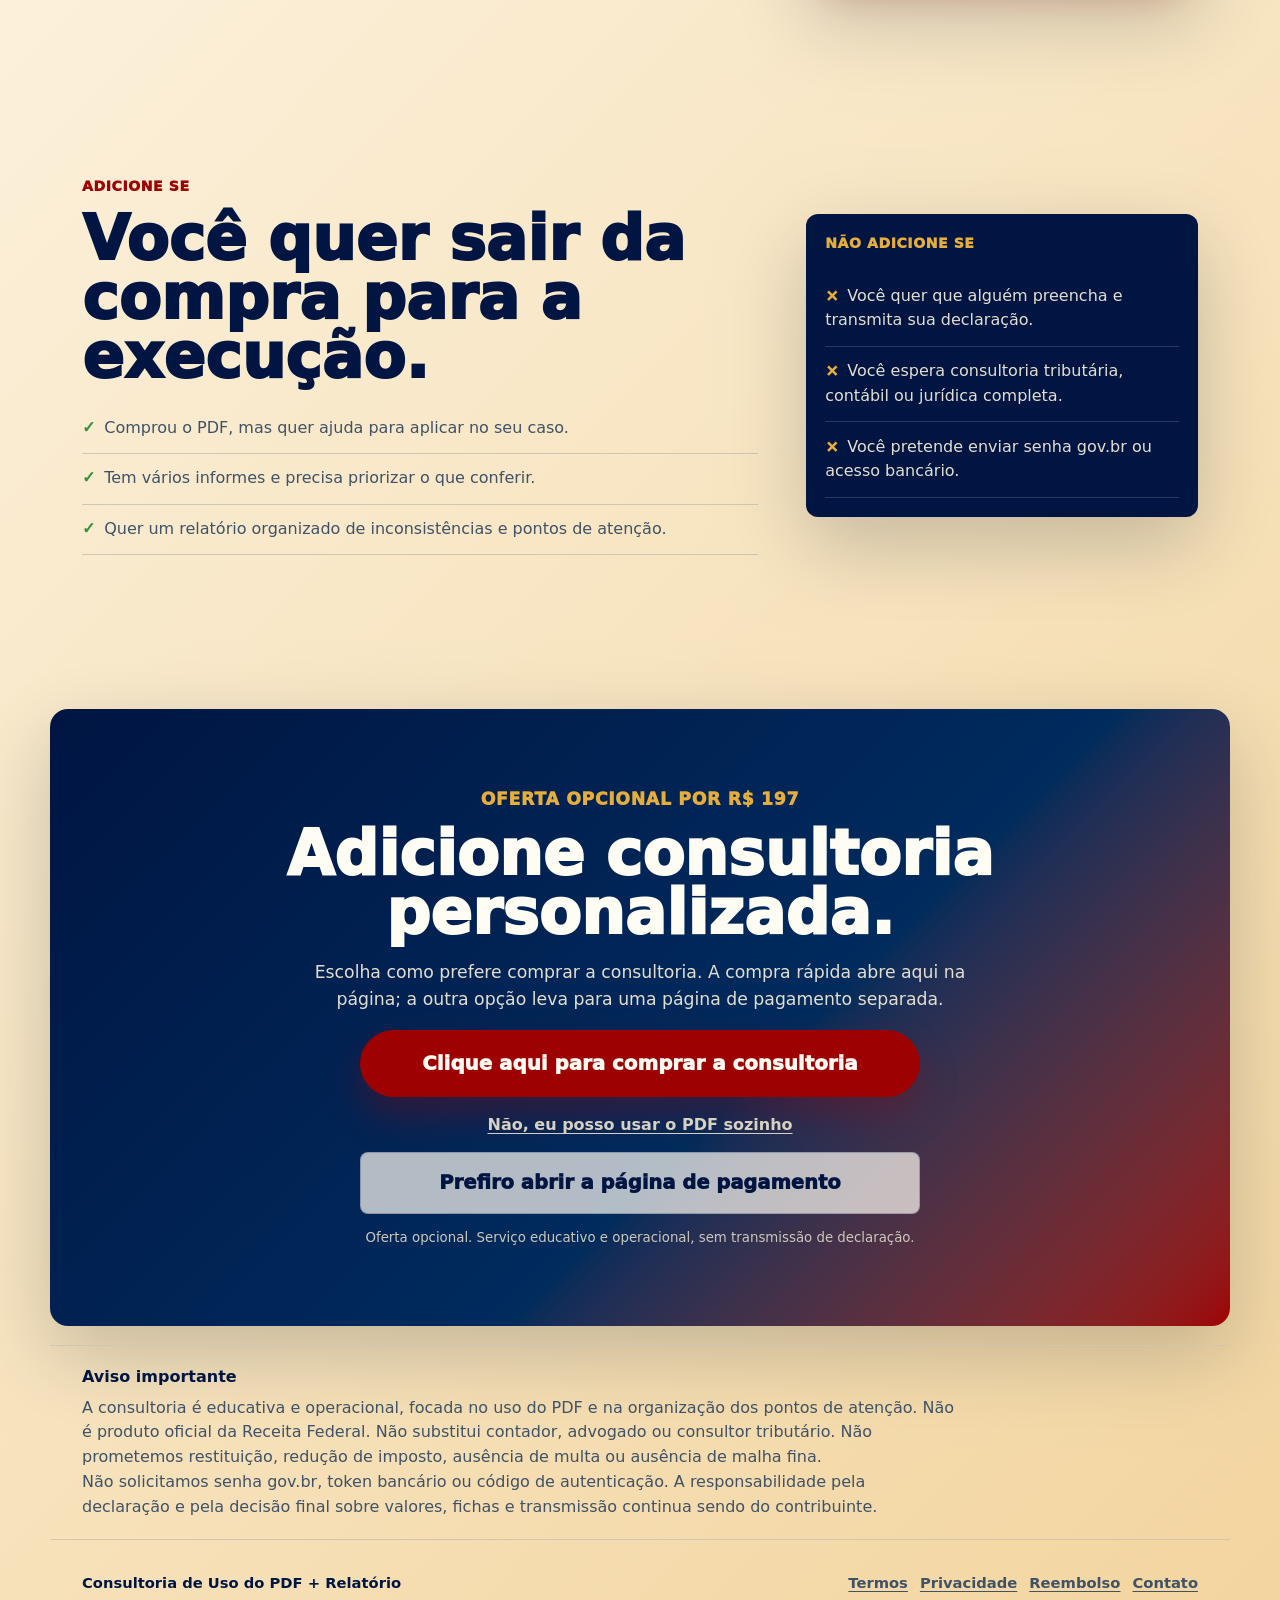
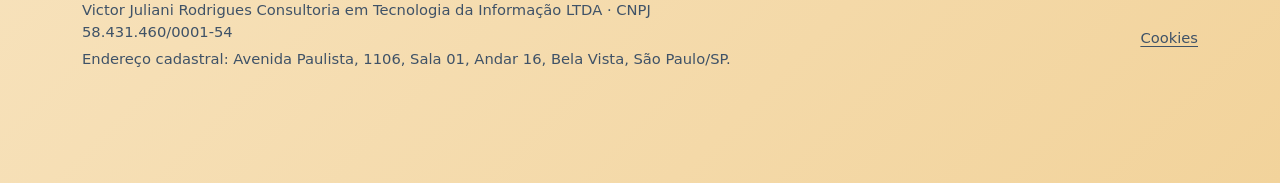
==== commit 924f5348: "add dual consulting checkout options" ====
--- a/obrigado/index.html
+++ b/obrigado/index.html
@@ -25,7 +25,7 @@
         <a href="#fluxo">Fluxo</a>
         <a href="#limites">Limites</a>
       </nav>
-      <a class="nav-cta js-offer-link" href="https://kiwify.app/eeAVLQx" target="_blank" rel="noopener noreferrer">Adicionar R$ 197</a>
+      <a class="nav-cta" href="#ativar">Adicionar R$ 197</a>
     </header>
 
     <main id="conteudo">
@@ -61,7 +61,7 @@
             </div>
 
             <div class="hero-actions" aria-label="Ativar oferta opcional">
-              <a class="button button-primary button-buy js-offer-link" href="https://kiwify.app/eeAVLQx" target="_blank" rel="noopener noreferrer">Adicionar consultoria por R$ 197</a>
+              <a class="button button-primary button-buy" href="#ativar">Adicionar consultoria por R$ 197</a>
               <a class="button button-secondary" href="../">Não, seguir só com o PDF</a>
             </div>
 
@@ -149,7 +149,7 @@
           <p>
             A sessão começa pelo PDF comprado. A partir dele, organizamos a sequência de uso, combinamos os documentos relevantes e definimos o que entra no relatório de inconsistências.
           </p>
-          <a class="button button-primary button-wide js-offer-link" href="https://kiwify.app/eeAVLQx" target="_blank" rel="noopener noreferrer">Quero adicionar por R$ 197</a>
+          <a class="button button-primary button-wide" href="#ativar">Quero adicionar por R$ 197</a>
         </div>
 
         <div class="report-preview" aria-label="Exemplo de relatório entregue">
@@ -193,7 +193,7 @@
         <div class="urgency-card">
           <span>Tempo até 29/05</span>
           <strong data-countdown-label>Calculando tempo restante</strong>
-          <a class="button button-primary button-wide js-offer-link" href="https://kiwify.app/eeAVLQx" target="_blank" rel="noopener noreferrer">Adicionar consultoria</a>
+          <a class="button button-primary button-wide" href="#ativar">Adicionar consultoria</a>
         </div>
       </section>
 
@@ -221,9 +221,18 @@
         <p class="eyebrow">Oferta opcional por R$ 197</p>
         <h2 id="final-title">Adicione consultoria personalizada.</h2>
         <p>
-          Abra a página segura da oferta para adicionar a videoconferência e o relatório de inconsistências em até 24h após envio dos documentos combinados.
+          Escolha como prefere comprar a consultoria. A compra rápida abre aqui na página; a outra opção leva para uma página de pagamento separada.
         </p>
-        <a class="button button-primary button-buy js-offer-link" href="https://kiwify.app/eeAVLQx" target="_blank" rel="noopener noreferrer">Ir para a página segura da oferta</a>
+        <div class="purchase-options" aria-label="Opções de compra da consultoria">
+          <div class="embedded-purchase">
+            <div style="text-align:center" id="kiwify-upsell-y8mPNe7" data-upsell-url="" data-downsell-url="">
+              <button id="kiwify-upsell-trigger-y8mPNe7" style="background-color:#C0382B;padding:12px 16px;cursor:pointer;color:#FFFFFF;font-weight:600;border-radius:4px;border:1px solid #C0382B;font-size:20px;">Clique aqui para comprar a consultoria</button>
+              <div id="kiwify-upsell-cancel-trigger-y8mPNe7" style="margin-top:1rem;cursor:pointer;font-size:16px;text-decoration:underline;font-family:sans-serif;">Não, eu posso usar o PDF sozinho</div>
+            </div>
+            <script src="https://snippets.kiwify.com/upsell/upsell.min.js"></script>
+          </div>
+          <a class="button button-secondary button-buy external-purchase" href="https://pay.kiwify.com.br/y8mPNe7">Prefiro abrir a página de pagamento</a>
+        </div>
         <small>Oferta opcional. Serviço educativo e operacional, sem transmissão de declaração.</small>
       </section>
 
@@ -243,7 +252,7 @@
         <strong>Quer aplicar com consultoria?</strong>
         <span data-countdown-label>Calculando tempo restante</span>
       </div>
-      <a class="button button-primary js-offer-link" href="https://kiwify.app/eeAVLQx" target="_blank" rel="noopener noreferrer">Adicionar R$ 197</a>
+      <a class="button button-primary" href="#ativar">Adicionar R$ 197</a>
     </aside>
 
     <footer class="site-footer">
--- a/styles.css
+++ b/styles.css
@@ -947,6 +947,50 @@
   color: oklch(83% 0.02 88);
 }
 
+.purchase-options {
+  display: grid;
+  grid-template-columns: minmax(0, 1fr);
+  gap: 0.9rem;
+  justify-items: center;
+  max-width: 680px;
+  margin: 1rem auto 0;
+}
+
+.embedded-purchase {
+  width: 100%;
+}
+
+#kiwify-upsell-trigger-y8mPNe7 {
+  width: min(100%, 560px) !important;
+  min-height: 4.2rem !important;
+  padding: 0.95rem clamp(1.25rem, 4vw, 2.5rem) !important;
+  border-color: var(--red-dark) !important;
+  border-radius: 999px !important;
+  background: var(--red-dark) !important;
+  color: var(--paper-strong) !important;
+  font-family: inherit !important;
+  font-size: clamp(1.05rem, 1.8vw, 1.24rem) !important;
+  font-weight: 950 !important;
+  line-height: 1.08 !important;
+  box-shadow: 0 18px 38px oklch(44% 0.18 29 / 0.32) !important;
+}
+
+#kiwify-upsell-trigger-y8mPNe7:hover {
+  background: var(--red) !important;
+  border-color: var(--red) !important;
+}
+
+#kiwify-upsell-cancel-trigger-y8mPNe7 {
+  color: oklch(86% 0.022 88) !important;
+  font-family: inherit !important;
+  font-weight: 760 !important;
+  text-underline-offset: 0.18em !important;
+}
+
+.external-purchase {
+  width: min(100%, 560px);
+}
+
 .legal-section {
   padding-top: 1.2rem;
   padding-bottom: 1.2rem;
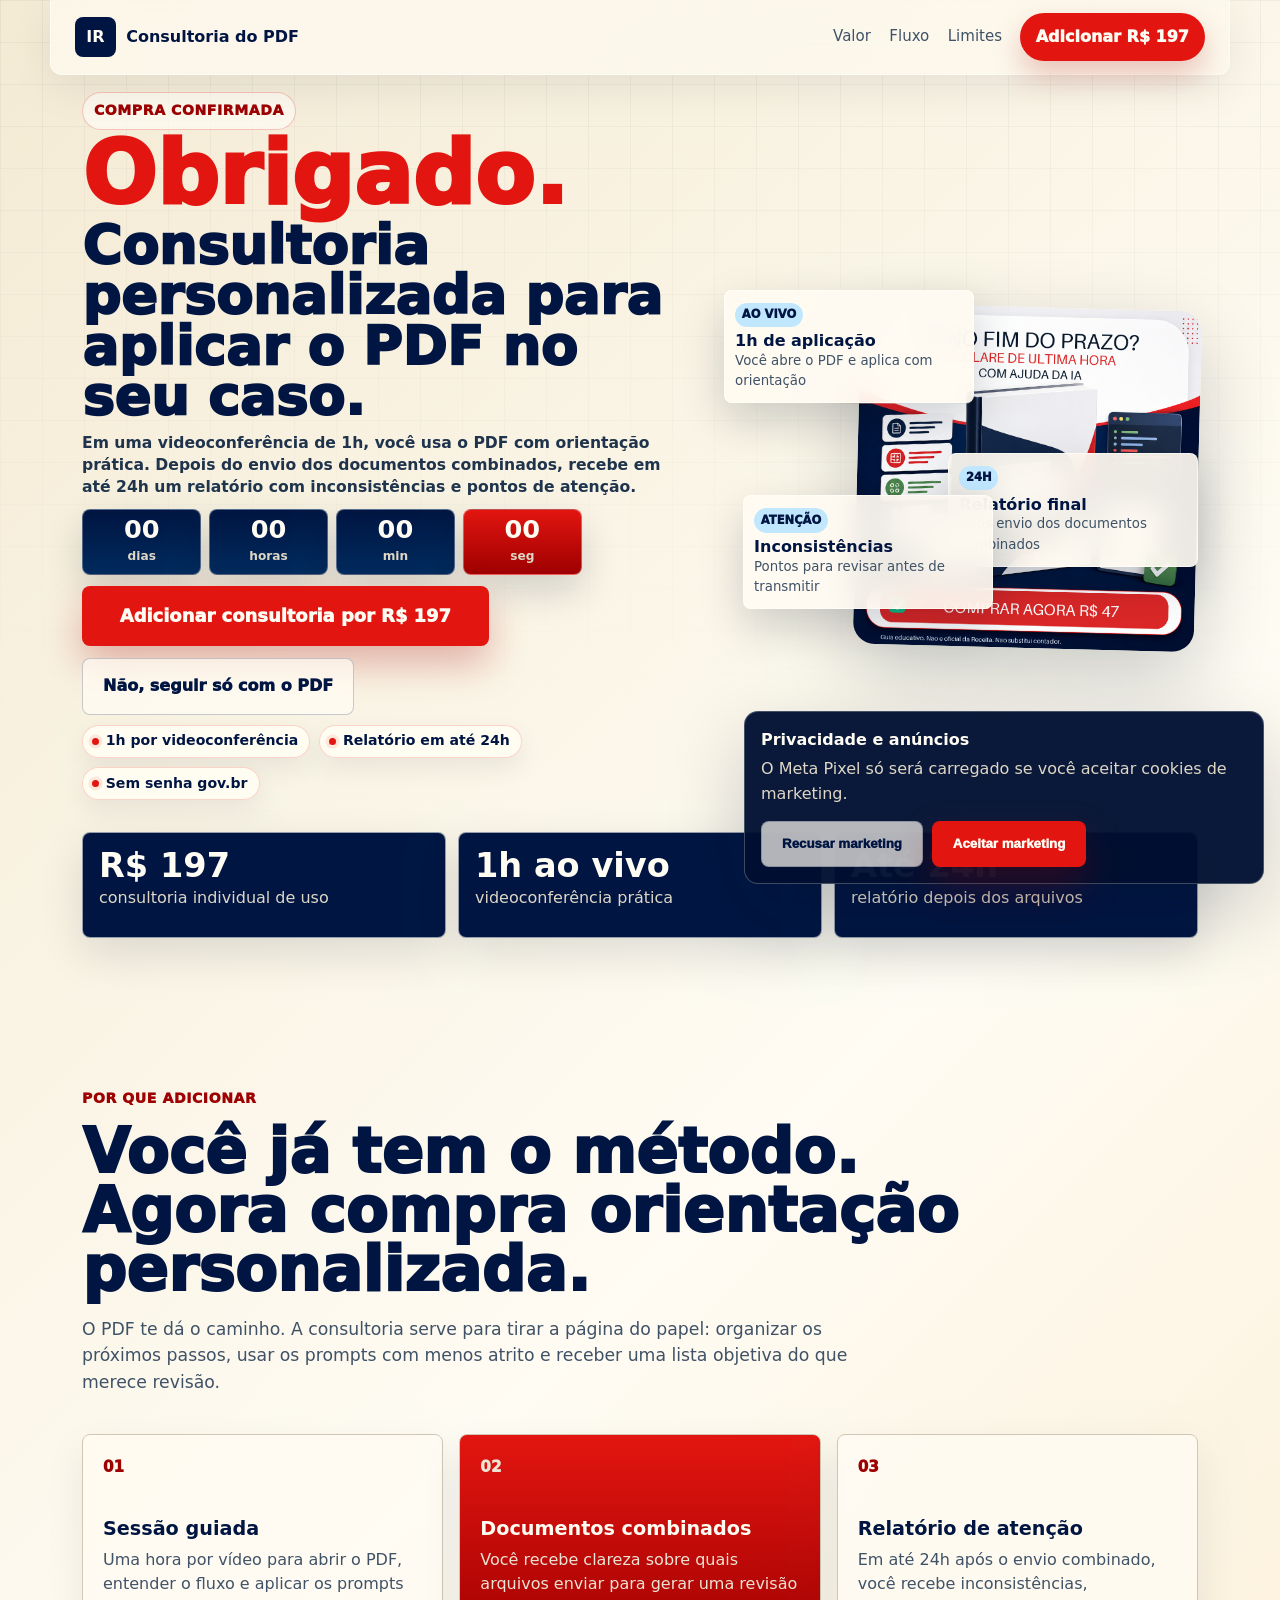
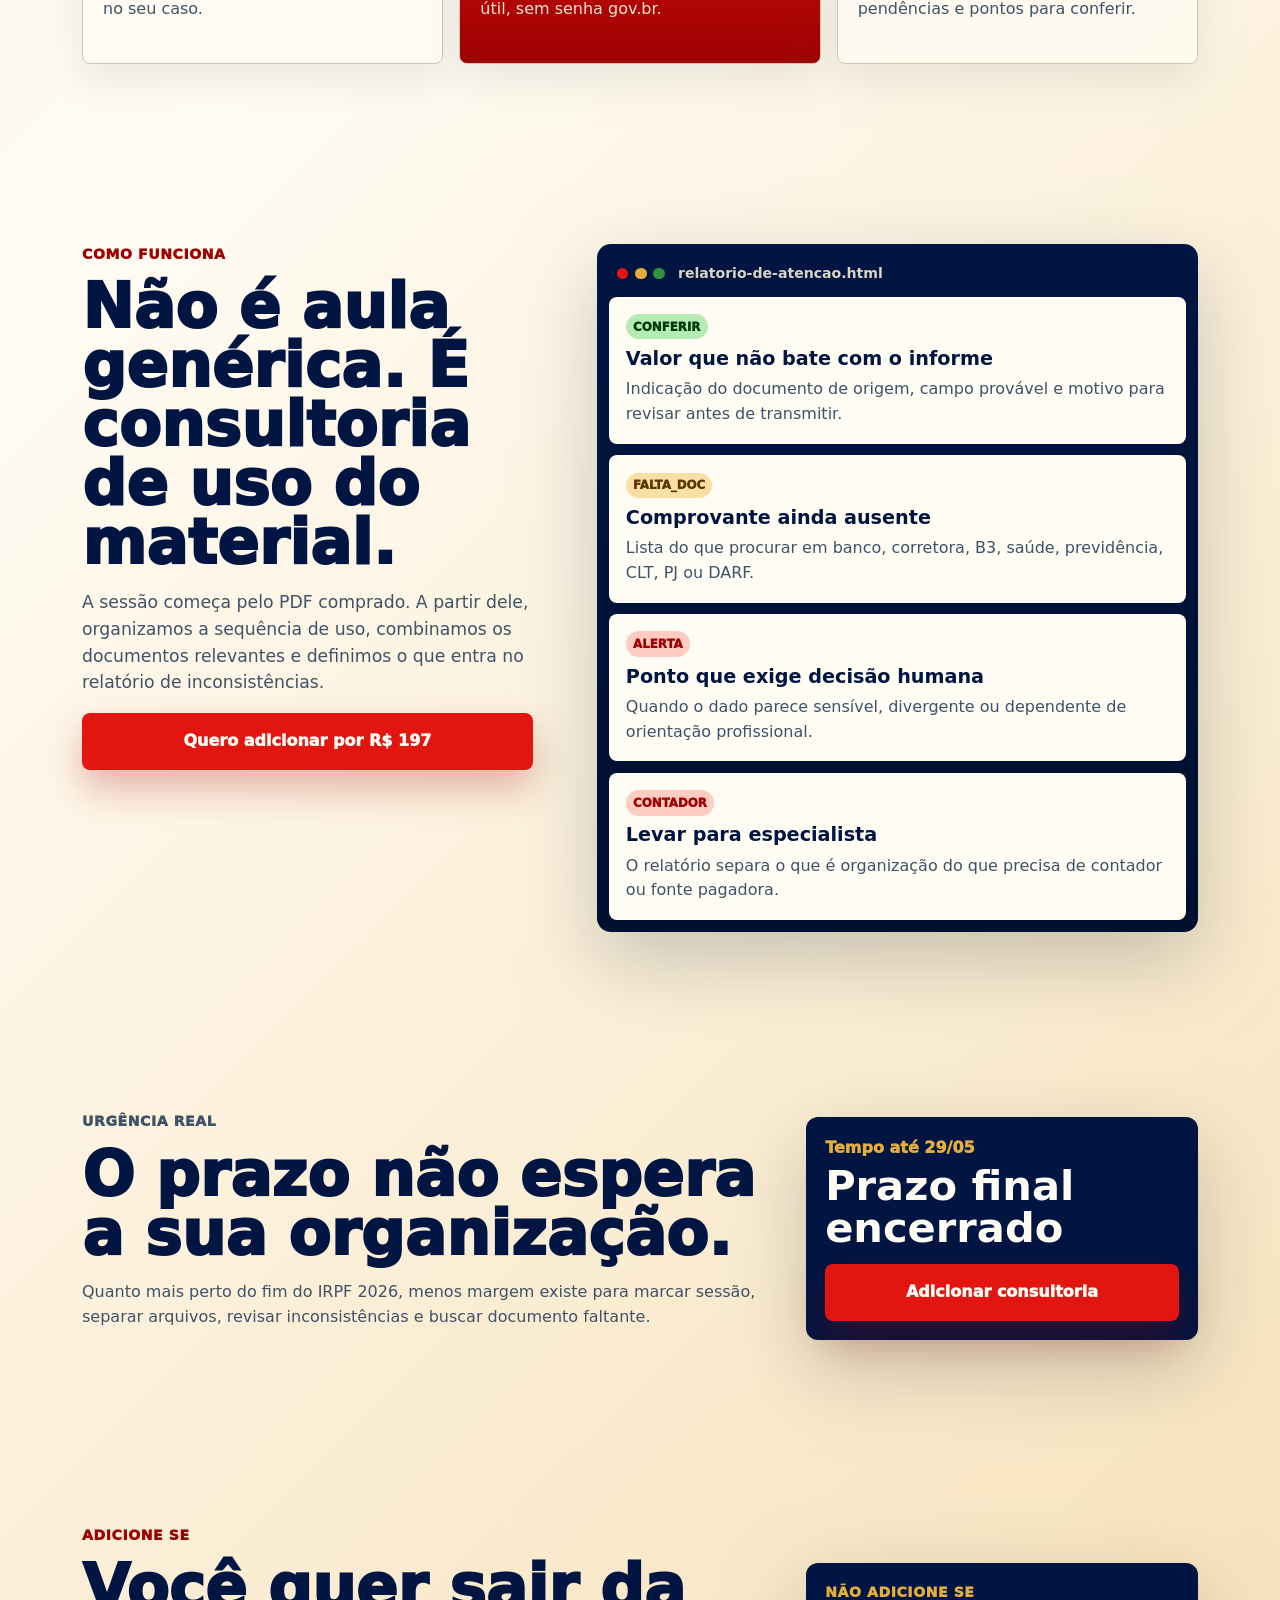
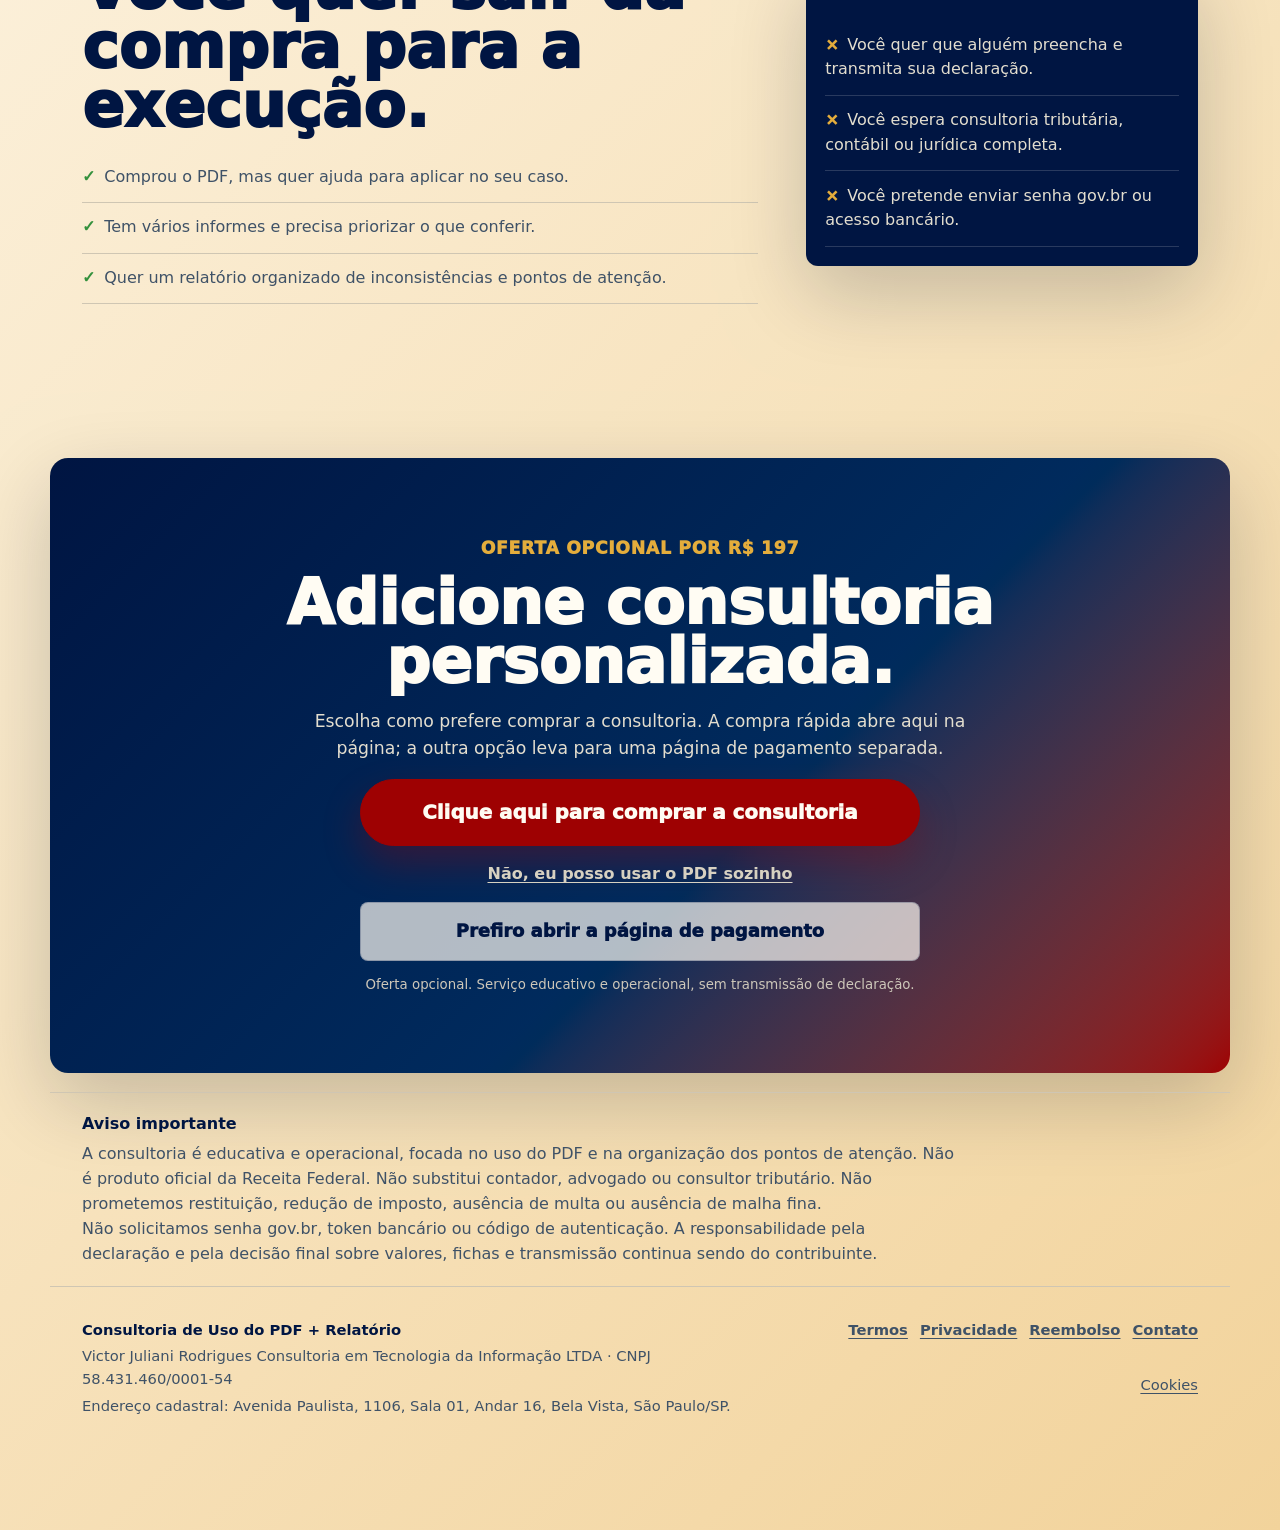
==== commit f87e2610: "tighten consulting hero layout" ====
--- a/obrigado/index.html
+++ b/obrigado/index.html
@@ -12,7 +12,7 @@
     <link rel="icon" href="/assets/favicon.svg" type="image/svg+xml" />
     <link rel="stylesheet" href="../styles.css" />
   </head>
-  <body>
+  <body class="consulting-page">
     <a class="skip-link" href="#conteudo">Pular para o conteúdo</a>
 
     <header class="site-header" aria-label="Topo">
--- a/styles.css
+++ b/styles.css
@@ -588,6 +588,99 @@
   left: 4%;
   bottom: 2%;
   animation-delay: -2.7s;
+}
+
+.consulting-page .hero {
+  padding-top: clamp(0.7rem, 1.7vw, 1.05rem);
+  padding-bottom: clamp(1.1rem, 2.6vw, 2rem);
+}
+
+.consulting-page .hero-grid {
+  grid-template-columns: minmax(0, 0.82fr) minmax(300px, 0.64fr);
+  gap: clamp(1rem, 3vw, 2.15rem);
+}
+
+.consulting-page .deadline-kicker {
+  margin-bottom: 0.58rem;
+}
+
+.consulting-page h1:not(.thank-you-title) {
+  max-width: 12.4ch;
+  font-size: clamp(2.65rem, 5vw, 4.45rem);
+  line-height: 0.93;
+}
+
+.consulting-page .thank-you-title {
+  max-width: 11.4ch;
+  margin-bottom: 0.55rem;
+}
+
+.consulting-page .thank-you-title span {
+  font-size: clamp(3.35rem, 6.8vw, 5.95rem);
+  line-height: 0.8;
+}
+
+.consulting-page .thank-you-title small {
+  margin-top: clamp(0.44rem, 1.1vw, 0.72rem);
+  font-size: clamp(1.95rem, 4.2vw, 4.25rem);
+  line-height: 0.94;
+}
+
+.consulting-page .hero-lede {
+  max-width: 54ch;
+  margin-bottom: 0.62rem;
+  font-size: clamp(0.97rem, 1.22vw, 1.1rem);
+  line-height: 1.42;
+}
+
+.consulting-page .hero-timer {
+  max-width: 500px;
+  margin: 0.68rem 0 0.64rem;
+}
+
+.consulting-page .timer-unit {
+  min-height: 3.55rem;
+  padding: 0.43rem 0.45rem;
+}
+
+.consulting-page .timer-unit strong {
+  font-size: clamp(1.18rem, 2vw, 1.72rem);
+}
+
+.consulting-page .timer-unit span {
+  font-size: 0.76rem;
+}
+
+.consulting-page .hero-actions {
+  margin: 0.7rem 0 0.62rem;
+}
+
+.consulting-page .button-buy {
+  min-height: 3.35rem;
+  font-size: clamp(1rem, 1.45vw, 1.12rem);
+}
+
+.consulting-page .checkout-note {
+  font-size: 0.88rem;
+}
+
+.consulting-page .checkout-note span {
+  min-height: 1.88rem;
+  padding-block: 0.3rem;
+}
+
+.consulting-page .hero-stage {
+  min-height: 340px;
+}
+
+.consulting-page .product-cover {
+  inset: 9% 0 auto auto;
+  width: min(72%, 360px);
+}
+
+.consulting-page .floating-card {
+  width: min(70%, 250px);
+  padding: 0.64rem;
 }
 
 .conversion-strip {
@@ -1268,6 +1361,14 @@
     animation: none;
   }
 
+  .consulting-page .hero-stage {
+    min-height: 320px;
+  }
+
+  .consulting-page .product-cover {
+    width: min(70%, 300px);
+  }
+
   .conversion-strip,
   .value-cards {
     grid-template-columns: 1fr;
@@ -1307,6 +1408,15 @@
     font-size: clamp(2.15rem, 11vw, 3.35rem);
   }
 
+  .consulting-page .thank-you-title span {
+    font-size: clamp(2.9rem, 14vw, 3.6rem);
+  }
+
+  .consulting-page .thank-you-title small,
+  .consulting-page h1:not(.thank-you-title) {
+    font-size: clamp(2rem, 10vw, 3.05rem);
+  }
+
   .hero-timer {
     grid-template-columns: repeat(2, minmax(0, 1fr));
   }
@@ -1323,6 +1433,14 @@
   .product-cover {
     width: min(82%, 300px);
     top: 10%;
+  }
+
+  .consulting-page .hero-stage {
+    min-height: 290px;
+  }
+
+  .consulting-page .product-cover {
+    width: min(72%, 260px);
   }
 
   .floating-card {
